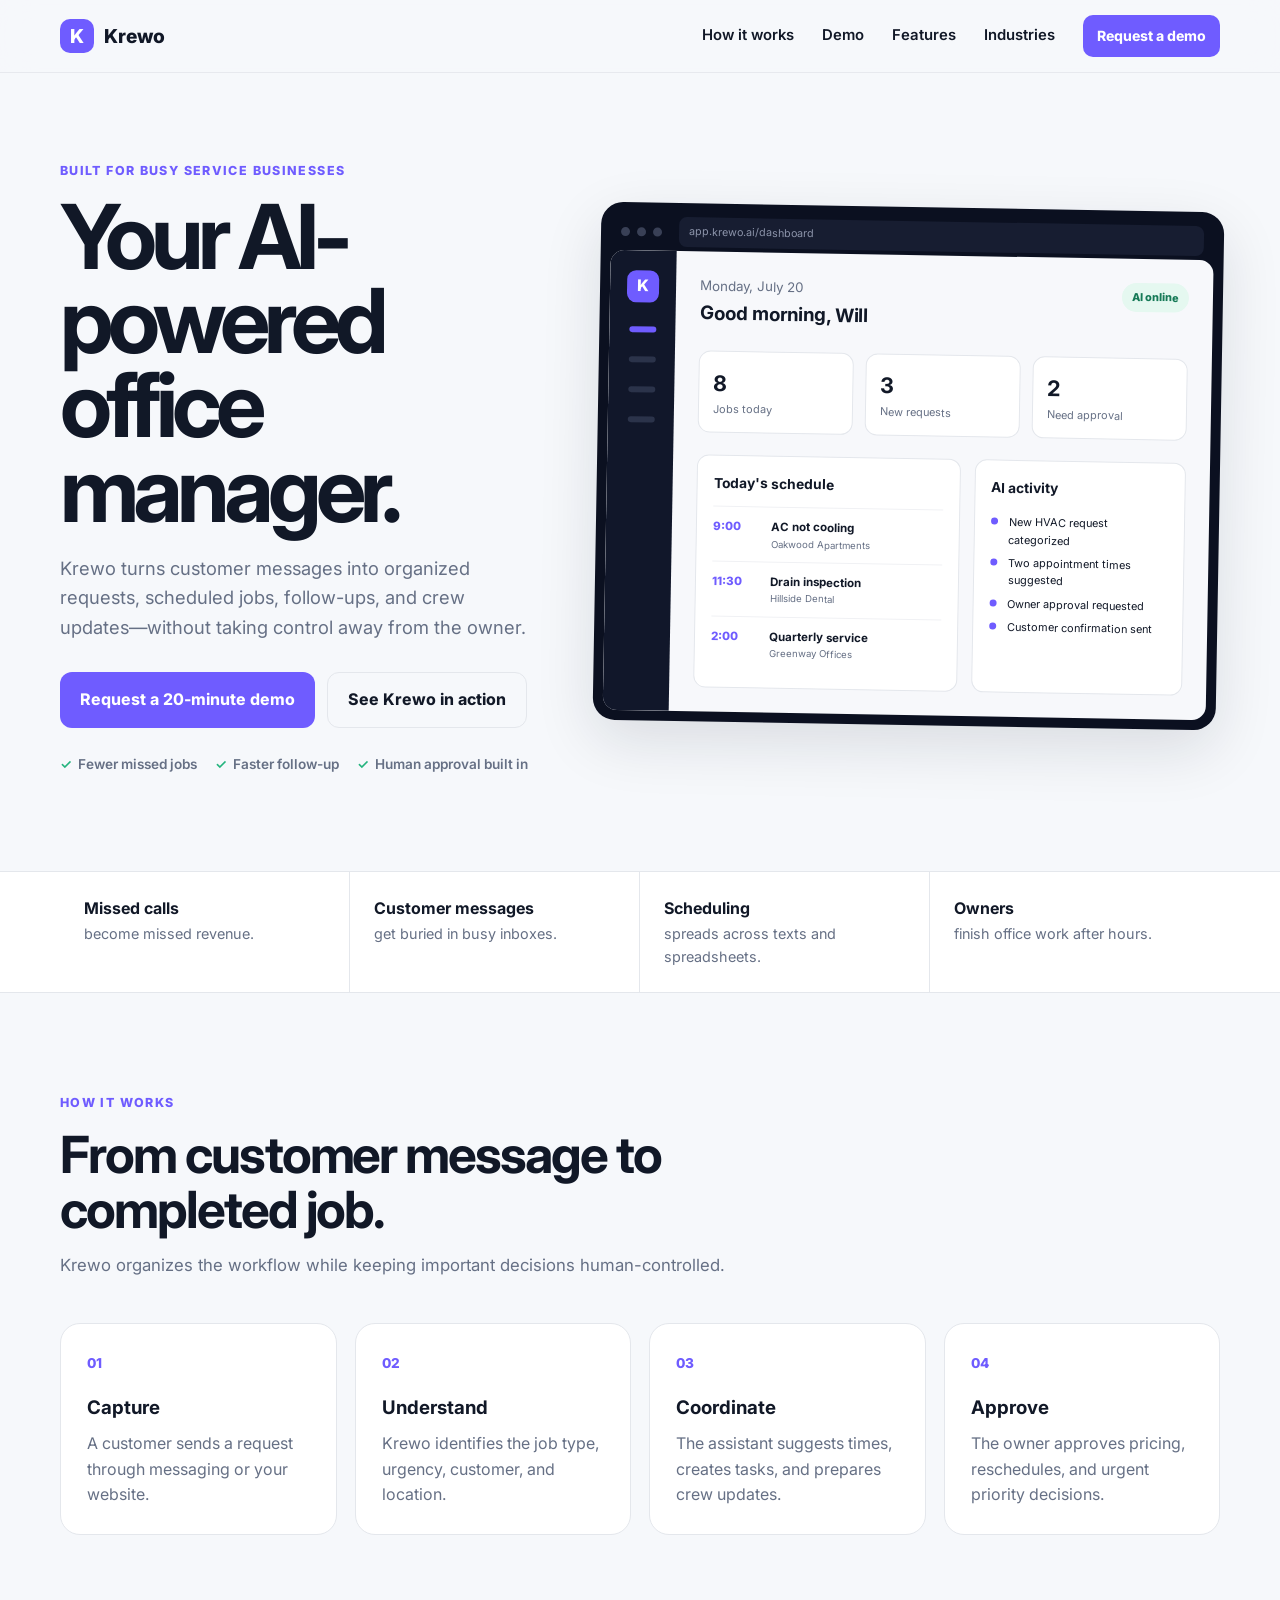
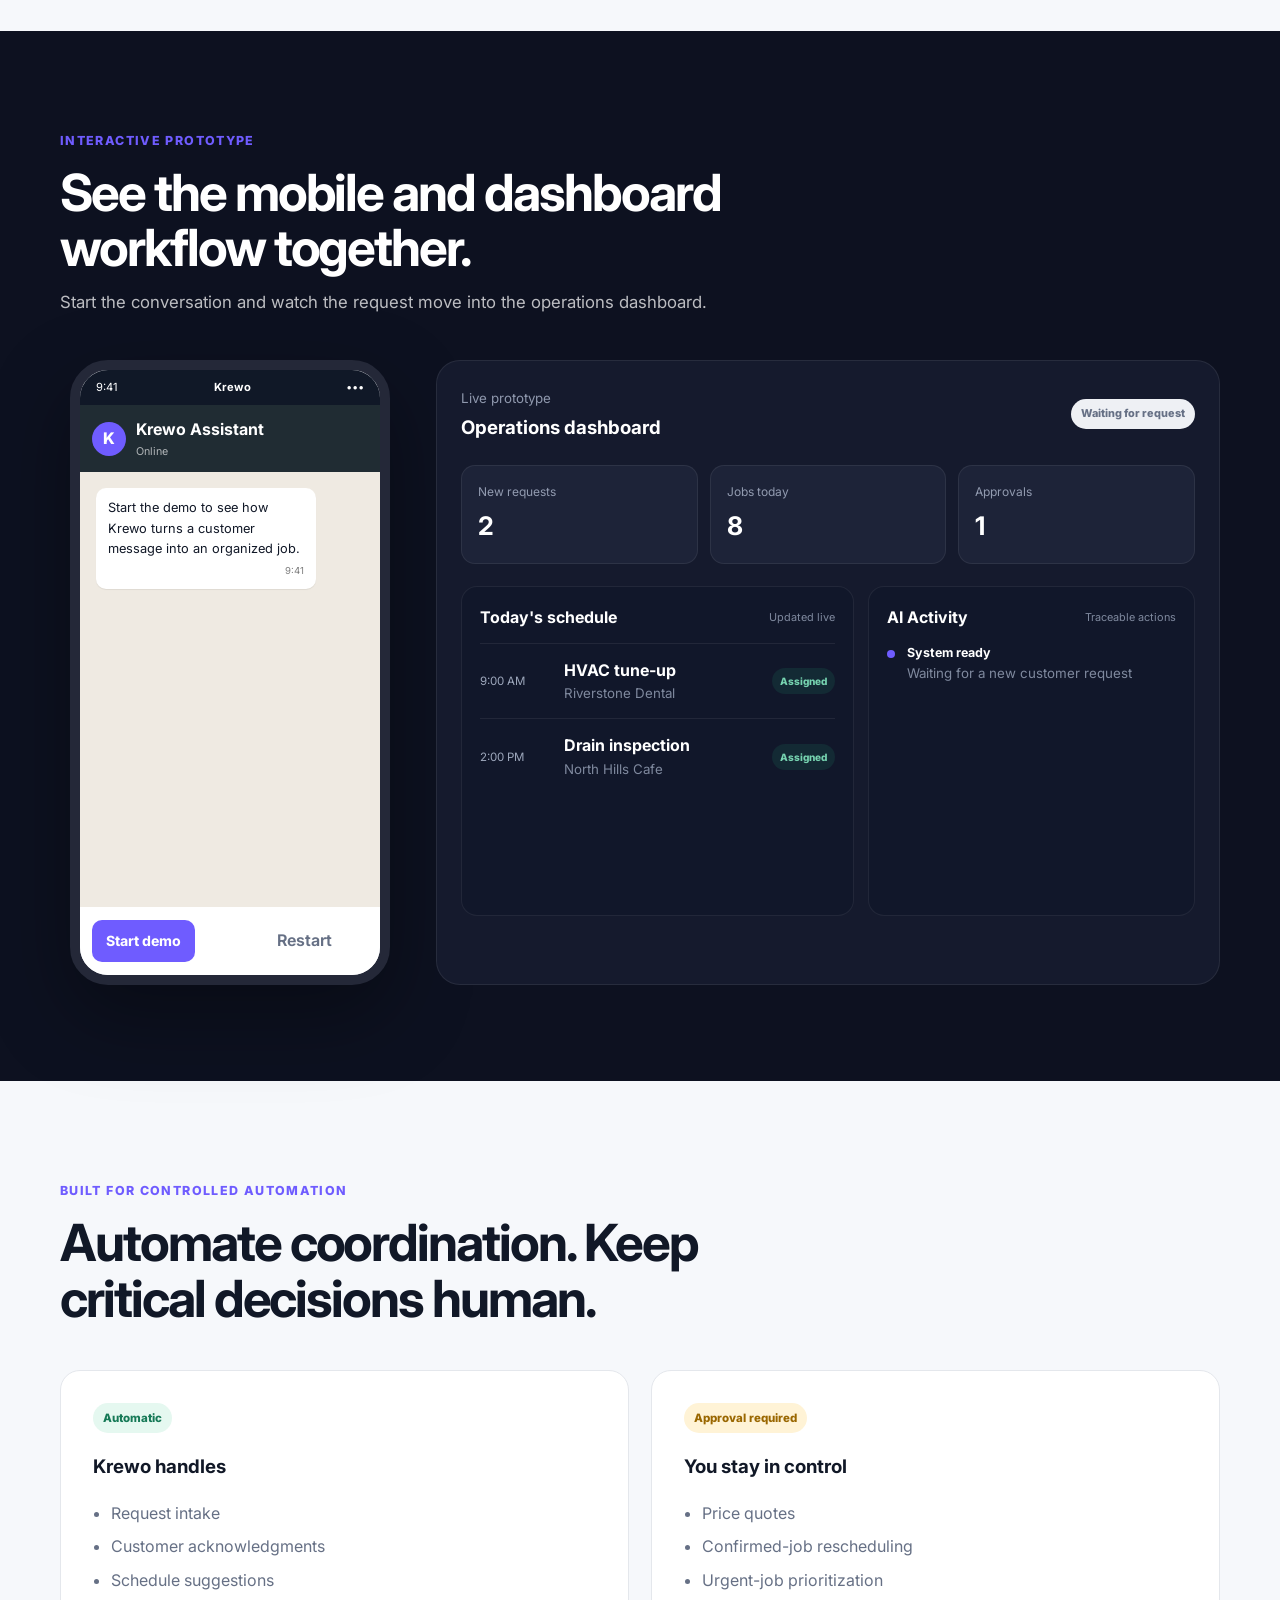
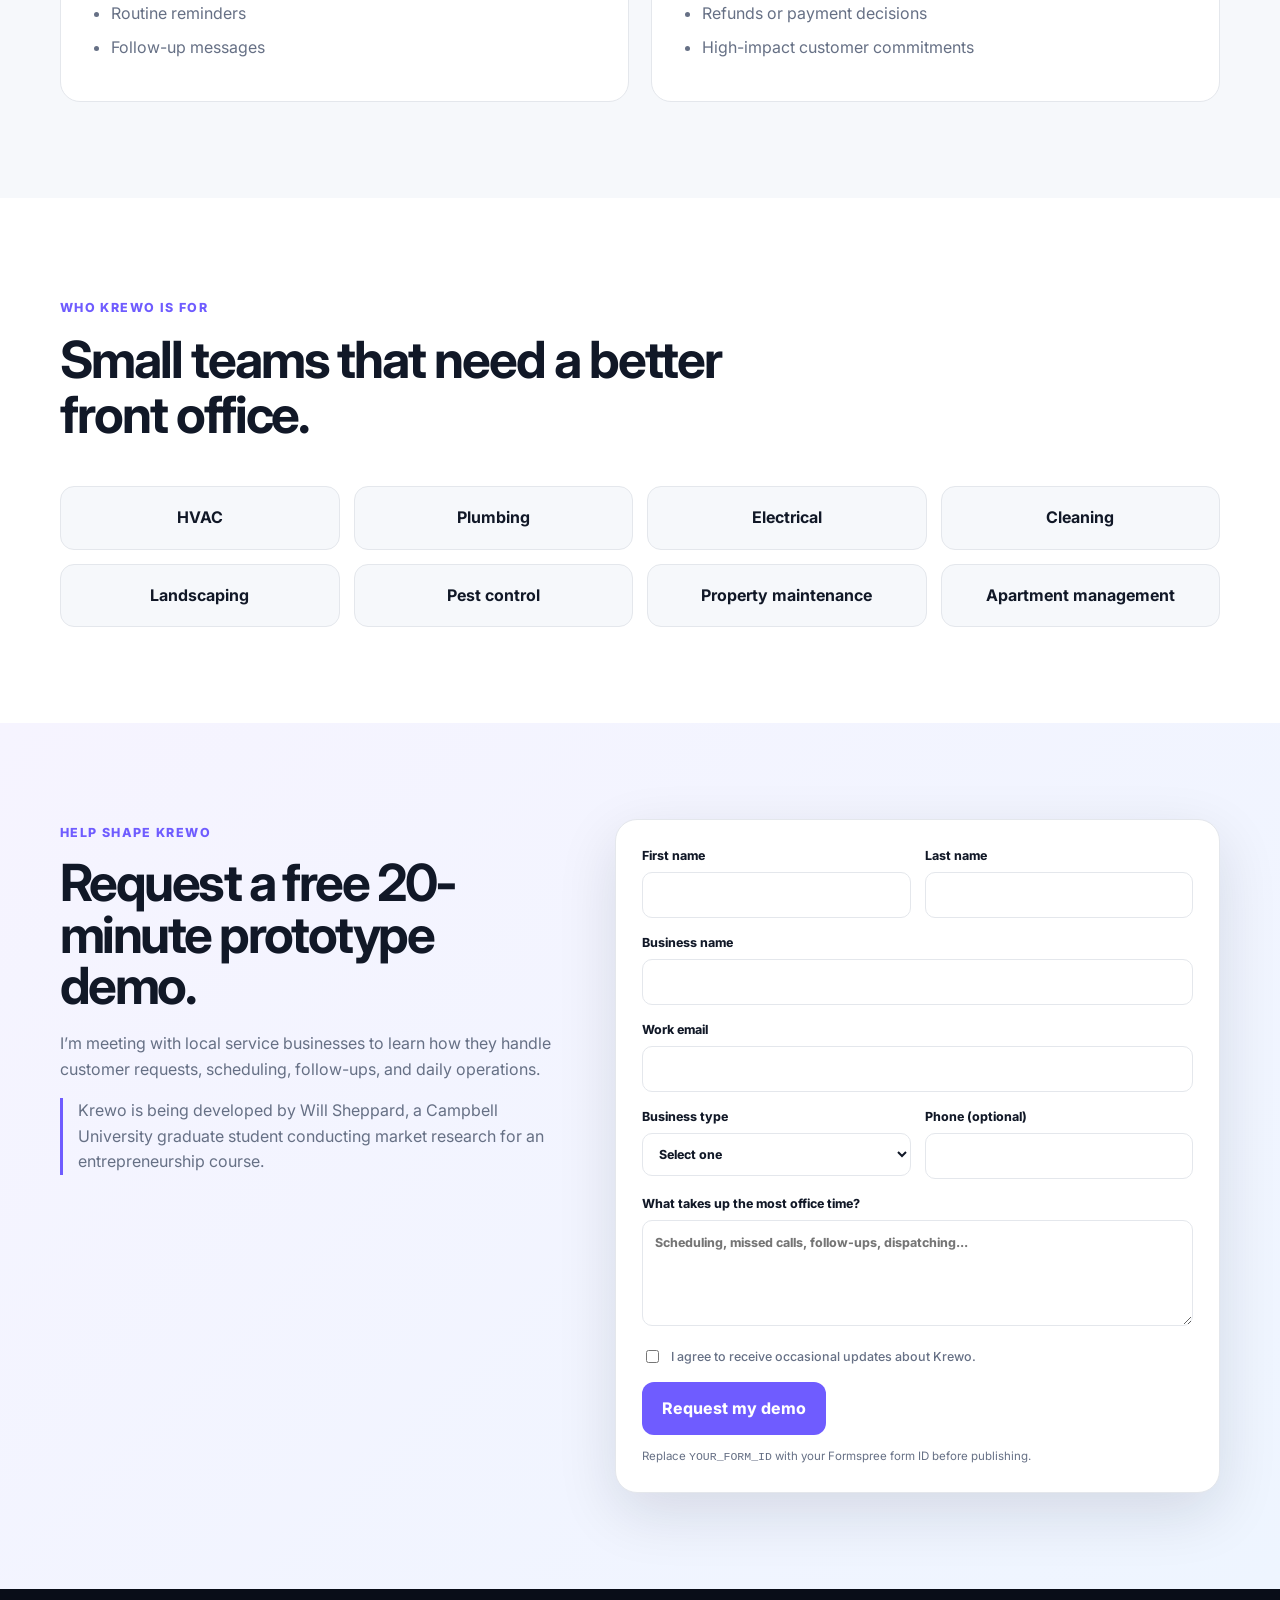
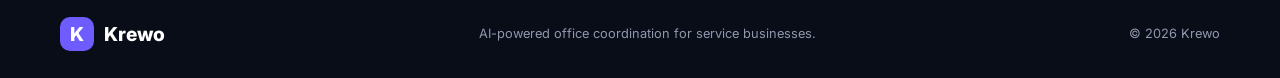
==== index.html @ ed592b1b "Initial Krewo landing page" ====
<!DOCTYPE html>
<html lang="en">
<head>
  <meta charset="UTF-8" />
  <meta name="viewport" content="width=device-width, initial-scale=1.0" />
  <meta name="description" content="Krewo is an AI-powered office manager for field service businesses." />
  <title>Krewo | AI-Powered Office Manager</title>
  <link rel="preconnect" href="https://fonts.googleapis.com" />
  <link rel="preconnect" href="https://fonts.gstatic.com" crossorigin />
  <link href="https://fonts.googleapis.com/css2?family=Inter:wght@400;500;600;700;800&display=swap" rel="stylesheet" />
  <link rel="stylesheet" href="styles.css" />
</head>
<body>
  <header class="site-header">
    <div class="container nav-wrap">
      <a class="brand" href="#top" aria-label="Krewo home">
        <span class="brand-mark">K</span>
        <span>Krewo</span>
      </a>

      <button class="menu-toggle" aria-expanded="false" aria-controls="primary-nav">Menu</button>

      <nav id="primary-nav" class="primary-nav" aria-label="Primary navigation">
        <a href="#how-it-works">How it works</a>
        <a href="#demo">Demo</a>
        <a href="#features">Features</a>
        <a href="#industries">Industries</a>
        <a class="btn btn-small" href="#contact">Request a demo</a>
      </nav>
    </div>
  </header>

  <main id="top">
    <section class="hero section">
      <div class="container hero-grid">
        <div class="hero-copy">
          <span class="eyebrow">Built for busy service businesses</span>
          <h1>Your AI-powered office manager.</h1>
          <p class="hero-text">Krewo turns customer messages into organized requests, scheduled jobs, follow-ups, and crew updates—without taking control away from the owner.</p>
          <div class="hero-actions">
            <a class="btn" href="#contact">Request a 20-minute demo</a>
            <a class="btn btn-secondary" href="#demo">See Krewo in action</a>
          </div>
          <div class="trust-row" aria-label="Core benefits">
            <span>Fewer missed jobs</span>
            <span>Faster follow-up</span>
            <span>Human approval built in</span>
          </div>
        </div>

        <div class="hero-visual" aria-label="Krewo dashboard preview">
          <div class="browser-shell">
            <div class="browser-bar">
              <span></span><span></span><span></span>
              <div class="browser-address">app.krewo.ai/dashboard</div>
            </div>
            <div class="mini-dashboard">
              <div class="mini-sidebar">
                <div class="mini-logo">K</div>
                <div class="side-line active"></div>
                <div class="side-line"></div>
                <div class="side-line"></div>
                <div class="side-line"></div>
              </div>
              <div class="mini-main">
                <div class="mini-topbar">
                  <div>
                    <small>Monday, July 20</small>
                    <h3>Good morning, Will</h3>
                  </div>
                  <span class="status-pill">AI online</span>
                </div>
                <div class="mini-stats">
                  <div><strong>8</strong><small>Jobs today</small></div>
                  <div><strong>3</strong><small>New requests</small></div>
                  <div><strong>2</strong><small>Need approval</small></div>
                </div>
                <div class="mini-content-grid">
                  <div class="schedule-card">
                    <h4>Today's schedule</h4>
                    <div class="job-row"><span>9:00</span><div><b>AC not cooling</b><small>Oakwood Apartments</small></div></div>
                    <div class="job-row"><span>11:30</span><div><b>Drain inspection</b><small>Hillside Dental</small></div></div>
                    <div class="job-row"><span>2:00</span><div><b>Quarterly service</b><small>Greenway Offices</small></div></div>
                  </div>
                  <div class="activity-card">
                    <h4>AI activity</h4>
                    <div class="activity-item"><span></span><p>New HVAC request categorized</p></div>
                    <div class="activity-item"><span></span><p>Two appointment times suggested</p></div>
                    <div class="activity-item"><span></span><p>Owner approval requested</p></div>
                    <div class="activity-item"><span></span><p>Customer confirmation sent</p></div>
                  </div>
                </div>
              </div>
            </div>
          </div>
        </div>
      </div>
    </section>

    <section class="problem-strip">
      <div class="container problem-grid">
        <article><strong>Missed calls</strong><span>become missed revenue.</span></article>
        <article><strong>Customer messages</strong><span>get buried in busy inboxes.</span></article>
        <article><strong>Scheduling</strong><span>spreads across texts and spreadsheets.</span></article>
        <article><strong>Owners</strong><span>finish office work after hours.</span></article>
      </div>
    </section>

    <section id="how-it-works" class="section">
      <div class="container">
        <div class="section-heading">
          <span class="eyebrow">How it works</span>
          <h2>From customer message to completed job.</h2>
          <p>Krewo organizes the workflow while keeping important decisions human-controlled.</p>
        </div>
        <div class="steps-grid">
          <article class="step-card"><span>01</span><h3>Capture</h3><p>A customer sends a request through messaging or your website.</p></article>
          <article class="step-card"><span>02</span><h3>Understand</h3><p>Krewo identifies the job type, urgency, customer, and location.</p></article>
          <article class="step-card"><span>03</span><h3>Coordinate</h3><p>The assistant suggests times, creates tasks, and prepares crew updates.</p></article>
          <article class="step-card"><span>04</span><h3>Approve</h3><p>The owner approves pricing, reschedules, and urgent priority decisions.</p></article>
        </div>
      </div>
    </section>

    <section id="demo" class="section section-dark">
      <div class="container">
        <div class="section-heading light">
          <span class="eyebrow">Interactive prototype</span>
          <h2>See the mobile and dashboard workflow together.</h2>
          <p>Start the conversation and watch the request move into the operations dashboard.</p>
        </div>

        <div class="demo-grid">
          <div class="phone-wrap">
            <div class="phone">
              <div class="phone-top"><span>9:41</span><strong>Krewo</strong><span>•••</span></div>
              <div class="chat-header"><div class="avatar">K</div><div><strong>Krewo Assistant</strong><small>Online</small></div></div>
              <div id="chat-window" class="chat-window" aria-live="polite"></div>
              <div class="chat-controls">
                <button id="start-demo" class="btn btn-small" type="button">Start demo</button>
                <button id="next-message" class="btn btn-secondary btn-small" type="button" disabled>Next</button>
                <button id="restart-demo" class="text-button" type="button">Restart</button>
              </div>
            </div>
          </div>

          <div class="dashboard-demo">
            <div class="dashboard-header">
              <div><small>Live prototype</small><h3>Operations dashboard</h3></div>
              <span id="dashboard-status" class="status-pill muted">Waiting for request</span>
            </div>
            <div class="dashboard-metrics">
              <div class="metric"><span>New requests</span><strong id="request-count">2</strong></div>
              <div class="metric"><span>Jobs today</span><strong>8</strong></div>
              <div class="metric"><span>Approvals</span><strong id="approval-count">1</strong></div>
            </div>
            <div class="dashboard-panels">
              <div class="panel">
                <div class="panel-title"><h4>Today's schedule</h4><span>Updated live</span></div>
                <div class="schedule-list">
                  <div class="full-job"><span class="time">9:00 AM</span><div><strong>HVAC tune-up</strong><small>Riverstone Dental</small></div><span class="tag">Assigned</span></div>
                  <div id="new-job" class="full-job hidden"><span class="time">11:30 AM</span><div><strong>AC not cooling</strong><small>Oakwood Apartments · Unit 214</small></div><span id="job-tag" class="tag warning">Pending</span></div>
                  <div class="full-job"><span class="time">2:00 PM</span><div><strong>Drain inspection</strong><small>North Hills Cafe</small></div><span class="tag">Assigned</span></div>
                </div>
              </div>
              <div class="panel">
                <div class="panel-title"><h4>AI Activity</h4><span>Traceable actions</span></div>
                <div id="activity-feed" class="activity-feed">
                  <div class="feed-item"><span class="dot"></span><div><strong>System ready</strong><small>Waiting for a new customer request</small></div></div>
                </div>
              </div>
            </div>
          </div>
        </div>
      </div>
    </section>

    <section id="features" class="section">
      <div class="container">
        <div class="section-heading">
          <span class="eyebrow">Built for controlled automation</span>
          <h2>Automate coordination. Keep critical decisions human.</h2>
        </div>
        <div class="control-grid">
          <article class="control-card automate"><span>Automatic</span><h3>Krewo handles</h3><ul><li>Request intake</li><li>Customer acknowledgments</li><li>Schedule suggestions</li><li>Routine reminders</li><li>Follow-up messages</li></ul></article>
          <article class="control-card approve"><span>Approval required</span><h3>You stay in control</h3><ul><li>Price quotes</li><li>Confirmed-job rescheduling</li><li>Urgent-job prioritization</li><li>Refunds or payment decisions</li><li>High-impact customer commitments</li></ul></article>
        </div>
      </div>
    </section>

    <section id="industries" class="section soft-section">
      <div class="container">
        <div class="section-heading">
          <span class="eyebrow">Who Krewo is for</span>
          <h2>Small teams that need a better front office.</h2>
        </div>
        <div class="industry-grid">
          <span>HVAC</span><span>Plumbing</span><span>Electrical</span><span>Cleaning</span><span>Landscaping</span><span>Pest control</span><span>Property maintenance</span><span>Apartment management</span>
        </div>
      </div>
    </section>

    <section id="contact" class="section contact-section">
      <div class="container contact-grid">
        <div>
          <span class="eyebrow">Help shape Krewo</span>
          <h2>Request a free 20-minute prototype demo.</h2>
          <p>I’m meeting with local service businesses to learn how they handle customer requests, scheduling, follow-ups, and daily operations.</p>
          <p class="founder-note">Krewo is being developed by Will Sheppard, a Campbell University graduate student conducting market research for an entrepreneurship course.</p>
        </div>

        <form id="lead-form" class="lead-form" action="https://formspree.io/f/YOUR_FORM_ID" method="POST">
          <input type="hidden" name="_subject" value="New Krewo Demo Request" />
          <div class="form-row">
            <label>First name<input type="text" name="first_name" required autocomplete="given-name" /></label>
            <label>Last name<input type="text" name="last_name" required autocomplete="family-name" /></label>
          </div>
          <label>Business name<input type="text" name="business_name" required autocomplete="organization" /></label>
          <label>Work email<input type="email" name="email" required autocomplete="email" /></label>
          <div class="form-row">
            <label>Business type
              <select name="business_type" required>
                <option value="">Select one</option>
                <option>HVAC</option><option>Plumbing</option><option>Electrical</option><option>Cleaning</option><option>Landscaping</option><option>Pest control</option><option>Property management</option><option>Other</option>
              </select>
            </label>
            <label>Phone (optional)<input type="tel" name="phone" autocomplete="tel" /></label>
          </div>
          <label>What takes up the most office time?<textarea name="pain_point" rows="4" placeholder="Scheduling, missed calls, follow-ups, dispatching..."></textarea></label>
          <label class="checkbox-row"><input type="checkbox" name="marketing_consent" value="yes" /> I agree to receive occasional updates about Krewo.</label>
          <button class="btn" type="submit">Request my demo</button>
          <p id="form-status" class="form-status" aria-live="polite">Replace <code>YOUR_FORM_ID</code> with your Formspree form ID before publishing.</p>
        </form>
      </div>
    </section>
  </main>

  <footer class="site-footer">
    <div class="container footer-wrap">
      <a class="brand" href="#top"><span class="brand-mark">K</span><span>Krewo</span></a>
      <p>AI-powered office coordination for service businesses.</p>
      <p>© <span id="year"></span> Krewo</p>
    </div>
  </footer>

  <script src="app.js"></script>
</body>
</html>
---- styles.css ----
:root {
  --bg: #f6f8fb;
  --surface: #ffffff;
  --text: #111827;
  --muted: #667085;
  --border: #e4e7ec;
  --primary: #6f5cff;
  --primary-dark: #5745e5;
  --primary-soft: #eeebff;
  --dark: #0d1120;
  --dark-2: #151a2d;
  --success: #24b47e;
  --warning: #f59e0b;
  --shadow: 0 20px 60px rgba(17, 24, 39, 0.12);
  --radius: 20px;
}

* { box-sizing: border-box; }
html { scroll-behavior: smooth; }
body { margin: 0; font-family: Inter, system-ui, sans-serif; color: var(--text); background: var(--bg); line-height: 1.6; }
a { color: inherit; text-decoration: none; }
button, input, select, textarea { font: inherit; }
img { max-width: 100%; }
.container { width: min(1160px, calc(100% - 40px)); margin: 0 auto; }
.section { padding: 96px 0; }
.eyebrow { display: inline-block; font-size: .78rem; font-weight: 800; letter-spacing: .11em; text-transform: uppercase; color: var(--primary); margin-bottom: 14px; }
.section-heading { max-width: 720px; margin-bottom: 44px; }
.section-heading h2 { margin: 0 0 14px; font-size: clamp(2rem, 4vw, 3.25rem); line-height: 1.08; letter-spacing: -.04em; }
.section-heading p { margin: 0; color: var(--muted); font-size: 1.05rem; }
.section-heading.light h2, .section-heading.light p { color: white; }
.section-heading.light p { opacity: .72; }

.site-header { position: sticky; top: 0; z-index: 50; background: rgba(246,248,251,.88); backdrop-filter: blur(16px); border-bottom: 1px solid rgba(228,231,236,.85); }
.nav-wrap { min-height: 72px; display: flex; align-items: center; justify-content: space-between; }
.brand { display: inline-flex; align-items: center; gap: 10px; font-weight: 800; font-size: 1.2rem; }
.brand-mark { width: 34px; height: 34px; display: grid; place-items: center; border-radius: 10px; color: white; background: var(--primary); }
.primary-nav { display: flex; gap: 28px; align-items: center; font-size: .93rem; font-weight: 600; }
.primary-nav a:not(.btn):hover { color: var(--primary); }
.menu-toggle { display: none; border: 0; background: transparent; font-weight: 700; }
.btn { display: inline-flex; justify-content: center; align-items: center; border: 0; border-radius: 12px; padding: 14px 20px; background: var(--primary); color: white; font-weight: 750; cursor: pointer; transition: .2s ease; }
.btn:hover { transform: translateY(-1px); background: var(--primary-dark); }
.btn-secondary { background: transparent; color: var(--text); border: 1px solid var(--border); }
.section-dark .btn-secondary { color: white; border-color: rgba(255,255,255,.22); }
.btn-small { padding: 10px 14px; border-radius: 10px; font-size: .88rem; }
.text-button { background: none; border: 0; color: var(--muted); cursor: pointer; font-weight: 650; }

.hero { padding-top: 84px; overflow: hidden; }
.hero-grid { display: grid; grid-template-columns: .95fr 1.25fr; gap: 64px; align-items: center; }
.hero h1 { margin: 0 0 22px; font-size: clamp(3rem, 7vw, 5.8rem); line-height: .94; letter-spacing: -.065em; }
.hero-text { max-width: 660px; color: var(--muted); font-size: 1.15rem; }
.hero-actions { display: flex; flex-wrap: wrap; gap: 12px; margin: 30px 0 26px; }
.trust-row { display: flex; flex-wrap: wrap; gap: 18px; color: var(--muted); font-size: .85rem; font-weight: 600; }
.trust-row span::before { content: '✓'; color: var(--success); margin-right: 6px; }
.browser-shell { background: #0b1020; border-radius: 22px; padding: 10px; box-shadow: var(--shadow); transform: rotate(1deg); }
.browser-bar { height: 38px; display: flex; gap: 7px; align-items: center; padding: 0 10px; }
.browser-bar > span { width: 9px; height: 9px; border-radius: 50%; background: #394056; }
.browser-address { margin-left: 10px; flex: 1; background: #171d31; color: #8c94aa; border-radius: 8px; font-size: .67rem; padding: 6px 10px; }
.mini-dashboard { min-height: 430px; display: grid; grid-template-columns: 66px 1fr; background: #f7f8fb; border-radius: 14px; overflow: hidden; }
.mini-sidebar { background: #11172a; display: flex; flex-direction: column; align-items: center; gap: 24px; padding: 20px 12px; }
.mini-logo { width: 32px; height: 32px; border-radius: 9px; background: var(--primary); color: white; display: grid; place-items: center; font-weight: 800; }
.side-line { width: 27px; height: 6px; border-radius: 6px; background: #2b334a; }
.side-line.active { background: var(--primary); }
.mini-main { padding: 24px; }
.mini-topbar { display: flex; justify-content: space-between; gap: 20px; align-items: flex-start; }
.mini-topbar small, .job-row small { display: block; color: var(--muted); }
.mini-topbar h3 { margin: 2px 0 0; }
.status-pill { background: #e5f8f0; color: #167a57; border-radius: 99px; padding: 6px 10px; font-size: .68rem; font-weight: 800; }
.status-pill.muted { background: #eef0f4; color: #667085; }
.mini-stats { display: grid; grid-template-columns: repeat(3, 1fr); gap: 12px; margin: 22px 0; }
.mini-stats div { background: white; border: 1px solid var(--border); border-radius: 12px; padding: 14px; }
.mini-stats strong, .mini-stats small { display: block; }
.mini-stats strong { font-size: 1.35rem; }
.mini-stats small { color: var(--muted); font-size: .68rem; }
.mini-content-grid { display: grid; grid-template-columns: 1.25fr 1fr; gap: 14px; }
.schedule-card, .activity-card { background: white; border: 1px solid var(--border); border-radius: 12px; padding: 16px; }
.schedule-card h4, .activity-card h4 { margin: 0 0 12px; font-size: .86rem; }
.job-row { display: grid; grid-template-columns: 50px 1fr; gap: 8px; padding: 10px 0; border-top: 1px solid #f0f1f4; font-size: .72rem; }
.job-row span { color: var(--primary); font-weight: 800; }
.activity-item { display: grid; grid-template-columns: 10px 1fr; gap: 8px; align-items: start; font-size: .68rem; }
.activity-item span { width: 7px; height: 7px; border-radius: 50%; background: var(--primary); margin-top: 7px; }
.activity-item p { margin: 3px 0; }

.problem-strip { background: white; border-block: 1px solid var(--border); }
.problem-grid { display: grid; grid-template-columns: repeat(4, 1fr); }
.problem-grid article { padding: 24px; border-right: 1px solid var(--border); }
.problem-grid article:last-child { border-right: 0; }
.problem-grid strong, .problem-grid span { display: block; }
.problem-grid span { color: var(--muted); font-size: .9rem; }
.steps-grid { display: grid; grid-template-columns: repeat(4, 1fr); gap: 18px; }
.step-card { background: white; border: 1px solid var(--border); border-radius: var(--radius); padding: 26px; }
.step-card > span { color: var(--primary); font-weight: 800; font-size: .85rem; }
.step-card h3 { margin: 18px 0 8px; }
.step-card p { margin: 0; color: var(--muted); }

.section-dark { background: var(--dark); color: white; }
.demo-grid { display: grid; grid-template-columns: 340px 1fr; gap: 36px; align-items: stretch; }
.phone-wrap { display: flex; justify-content: center; }
.phone { width: 320px; min-height: 625px; background: #f0f2f5; color: var(--text); border: 10px solid #242838; border-radius: 38px; overflow: hidden; box-shadow: 0 30px 80px rgba(0,0,0,.35); display: flex; flex-direction: column; }
.phone-top { height: 35px; background: #101827; color: white; display: flex; align-items: center; justify-content: space-between; padding: 0 16px; font-size: .7rem; }
.chat-header { display: flex; gap: 10px; align-items: center; background: #202c33; color: white; padding: 12px; }
.avatar { width: 34px; height: 34px; border-radius: 50%; display: grid; place-items: center; background: var(--primary); font-weight: 800; }
.chat-header small { display: block; opacity: .65; font-size: .67rem; }
.chat-window { flex: 1; padding: 16px; background: #efeae2; display: flex; flex-direction: column; gap: 10px; overflow: auto; }
.message { max-width: 82%; padding: 10px 12px; border-radius: 10px; font-size: .8rem; box-shadow: 0 1px 1px rgba(0,0,0,.07); animation: pop .25s ease; }
.message.user { align-self: flex-end; background: #d9fdd3; }
.message.ai { align-self: flex-start; background: white; }
.message small { display: block; text-align: right; color: #7d7d7d; margin-top: 4px; font-size: .6rem; }
.chat-controls { background: white; padding: 12px; display: flex; gap: 7px; align-items: center; flex-wrap: wrap; }
.dashboard-demo { background: var(--dark-2); border: 1px solid rgba(255,255,255,.08); border-radius: 24px; padding: 24px; }
.dashboard-header { display: flex; justify-content: space-between; align-items: center; }
.dashboard-header small { color: #8f98ad; }
.dashboard-header h3 { margin: 2px 0 0; }
.dashboard-metrics { display: grid; grid-template-columns: repeat(3, 1fr); gap: 12px; margin: 22px 0; }
.metric { background: #1d2338; border: 1px solid rgba(255,255,255,.07); border-radius: 14px; padding: 16px; }
.metric span, .metric strong { display: block; }
.metric span { color: #929bb0; font-size: .75rem; }
.metric strong { font-size: 1.6rem; margin-top: 5px; }
.dashboard-panels { display: grid; grid-template-columns: 1.2fr 1fr; gap: 14px; }
.panel { background: #11172a; border: 1px solid rgba(255,255,255,.07); border-radius: 16px; padding: 18px; min-height: 330px; }
.panel-title { display: flex; justify-content: space-between; align-items: center; gap: 10px; margin-bottom: 12px; }
.panel-title h4 { margin: 0; }
.panel-title span { color: #7f899e; font-size: .68rem; }
.full-job { display: grid; grid-template-columns: 72px 1fr auto; gap: 12px; align-items: center; padding: 14px 0; border-top: 1px solid rgba(255,255,255,.07); }
.full-job .time { color: #9da7bb; font-size: .72rem; }
.full-job strong, .full-job small { display: block; }
.full-job small { color: #7f899e; }
.tag { color: #76d3b0; background: rgba(36,180,126,.12); border-radius: 99px; padding: 5px 8px; font-size: .63rem; font-weight: 800; }
.tag.warning { color: #f7c45a; background: rgba(245,158,11,.12); }
.hidden { display: none; }
.activity-feed { display: flex; flex-direction: column; gap: 14px; }
.feed-item { display: grid; grid-template-columns: 10px 1fr; gap: 10px; align-items: start; }
.feed-item .dot { width: 8px; height: 8px; background: var(--primary); border-radius: 50%; margin-top: 7px; }
.feed-item strong, .feed-item small { display: block; }
.feed-item strong { font-size: .78rem; }
.feed-item small { color: #7f899e; }

.control-grid { display: grid; grid-template-columns: repeat(2, 1fr); gap: 22px; }
.control-card { border-radius: var(--radius); padding: 32px; border: 1px solid var(--border); background: white; }
.control-card > span { display: inline-block; padding: 6px 10px; border-radius: 99px; font-size: .72rem; font-weight: 800; }
.control-card.automate > span { color: #167a57; background: #e5f8f0; }
.control-card.approve > span { color: #9a6700; background: #fff3d6; }
.control-card ul { margin: 18px 0 0; padding-left: 18px; color: var(--muted); }
.control-card li { margin: 8px 0; }
.soft-section { background: white; }
.industry-grid { display: grid; grid-template-columns: repeat(4, 1fr); gap: 14px; }
.industry-grid span { border: 1px solid var(--border); background: var(--bg); border-radius: 14px; padding: 18px; text-align: center; font-weight: 700; }
.contact-section { background: linear-gradient(135deg, #f6f4ff, #eef5ff); }
.contact-grid { display: grid; grid-template-columns: .9fr 1.1fr; gap: 60px; align-items: start; }
.contact-grid h2 { font-size: clamp(2.2rem, 4vw, 4rem); line-height: 1; letter-spacing: -.05em; margin: 0 0 20px; }
.contact-grid p { color: var(--muted); }
.founder-note { border-left: 3px solid var(--primary); padding-left: 15px; }
.lead-form { background: white; border: 1px solid var(--border); box-shadow: var(--shadow); border-radius: 22px; padding: 26px; }
.lead-form label { display: block; font-size: .78rem; font-weight: 750; margin-bottom: 15px; }
.lead-form input, .lead-form select, .lead-form textarea { width: 100%; margin-top: 6px; border: 1px solid var(--border); border-radius: 10px; padding: 12px; color: var(--text); background: white; }
.lead-form input:focus, .lead-form select:focus, .lead-form textarea:focus { outline: 3px solid var(--primary-soft); border-color: var(--primary); }
.form-row { display: grid; grid-template-columns: 1fr 1fr; gap: 14px; }
.checkbox-row { display: flex !important; align-items: flex-start; gap: 9px; font-weight: 500 !important; color: var(--muted); }
.checkbox-row input { width: auto; margin-top: 3px; }
.form-status { font-size: .72rem; margin-bottom: 0; }
.form-status.success { color: #167a57; }
.form-status.error { color: #b42318; }
.site-footer { background: #090d18; color: white; padding: 28px 0; }
.footer-wrap { display: flex; gap: 24px; justify-content: space-between; align-items: center; }
.footer-wrap p { color: #8f98ad; font-size: .8rem; margin: 0; }

@keyframes pop { from { opacity: 0; transform: translateY(6px); } to { opacity: 1; transform: translateY(0); } }

@media (max-width: 980px) {
  .hero-grid, .contact-grid { grid-template-columns: 1fr; }
  .demo-grid { grid-template-columns: 1fr; }
  .dashboard-panels { grid-template-columns: 1fr; }
  .steps-grid, .problem-grid { grid-template-columns: repeat(2, 1fr); }
  .industry-grid { grid-template-columns: repeat(2, 1fr); }
  .primary-nav { position: absolute; left: 20px; right: 20px; top: 70px; background: white; border: 1px solid var(--border); border-radius: 16px; padding: 16px; flex-direction: column; align-items: stretch; display: none; box-shadow: var(--shadow); }
  .primary-nav.open { display: flex; }
  .menu-toggle { display: block; }
}

@media (max-width: 680px) {
  .container { width: min(100% - 24px, 1160px); }
  .section { padding: 72px 0; }
  .hero { padding-top: 54px; }
  .hero-grid { gap: 40px; }
  .mini-dashboard { min-height: 360px; grid-template-columns: 48px 1fr; }
  .mini-main { padding: 14px; }
  .mini-content-grid, .control-grid, .dashboard-metrics, .form-row { grid-template-columns: 1fr; }
  .problem-grid, .steps-grid, .industry-grid { grid-template-columns: 1fr; }
  .problem-grid article { border-right: 0; border-bottom: 1px solid var(--border); }
  .phone { width: min(100%, 320px); }
  .full-job { grid-template-columns: 58px 1fr; }
  .full-job .tag { grid-column: 2; justify-self: start; }
  .footer-wrap { flex-direction: column; align-items: flex-start; }
}
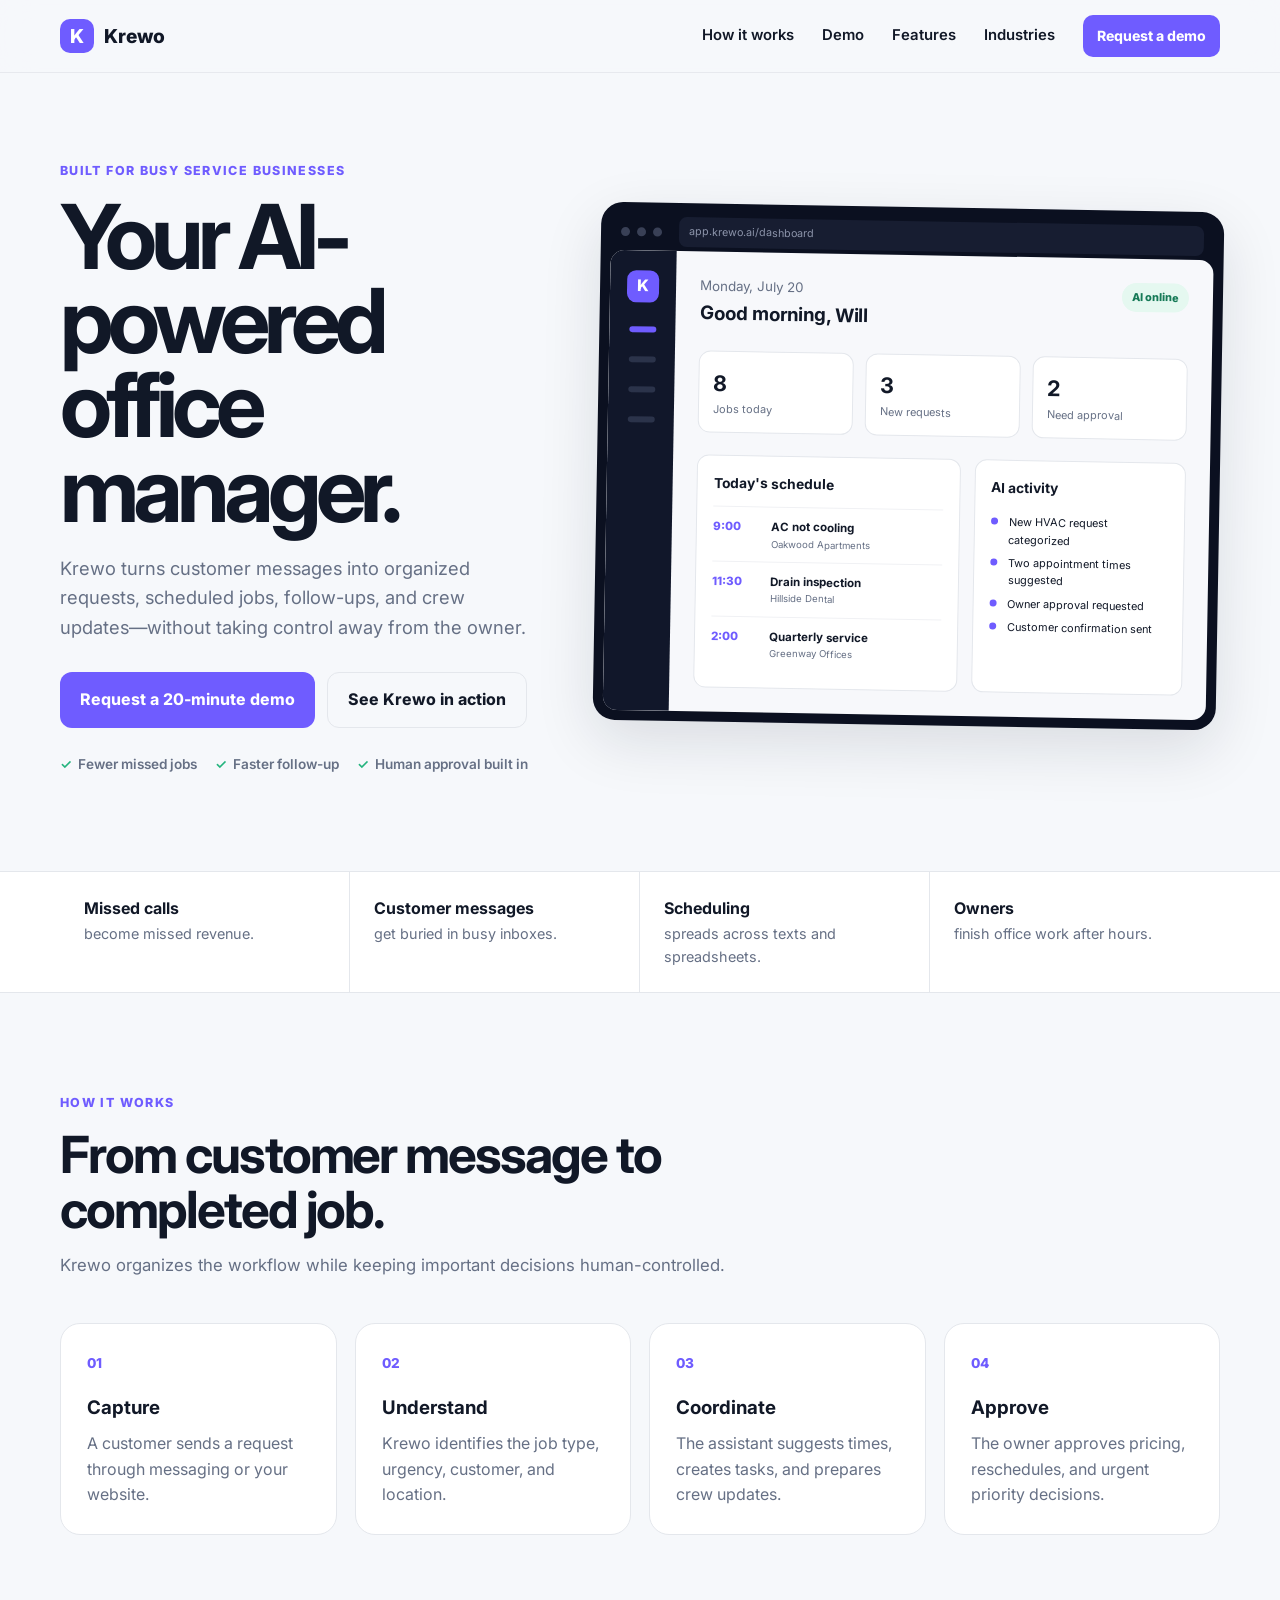
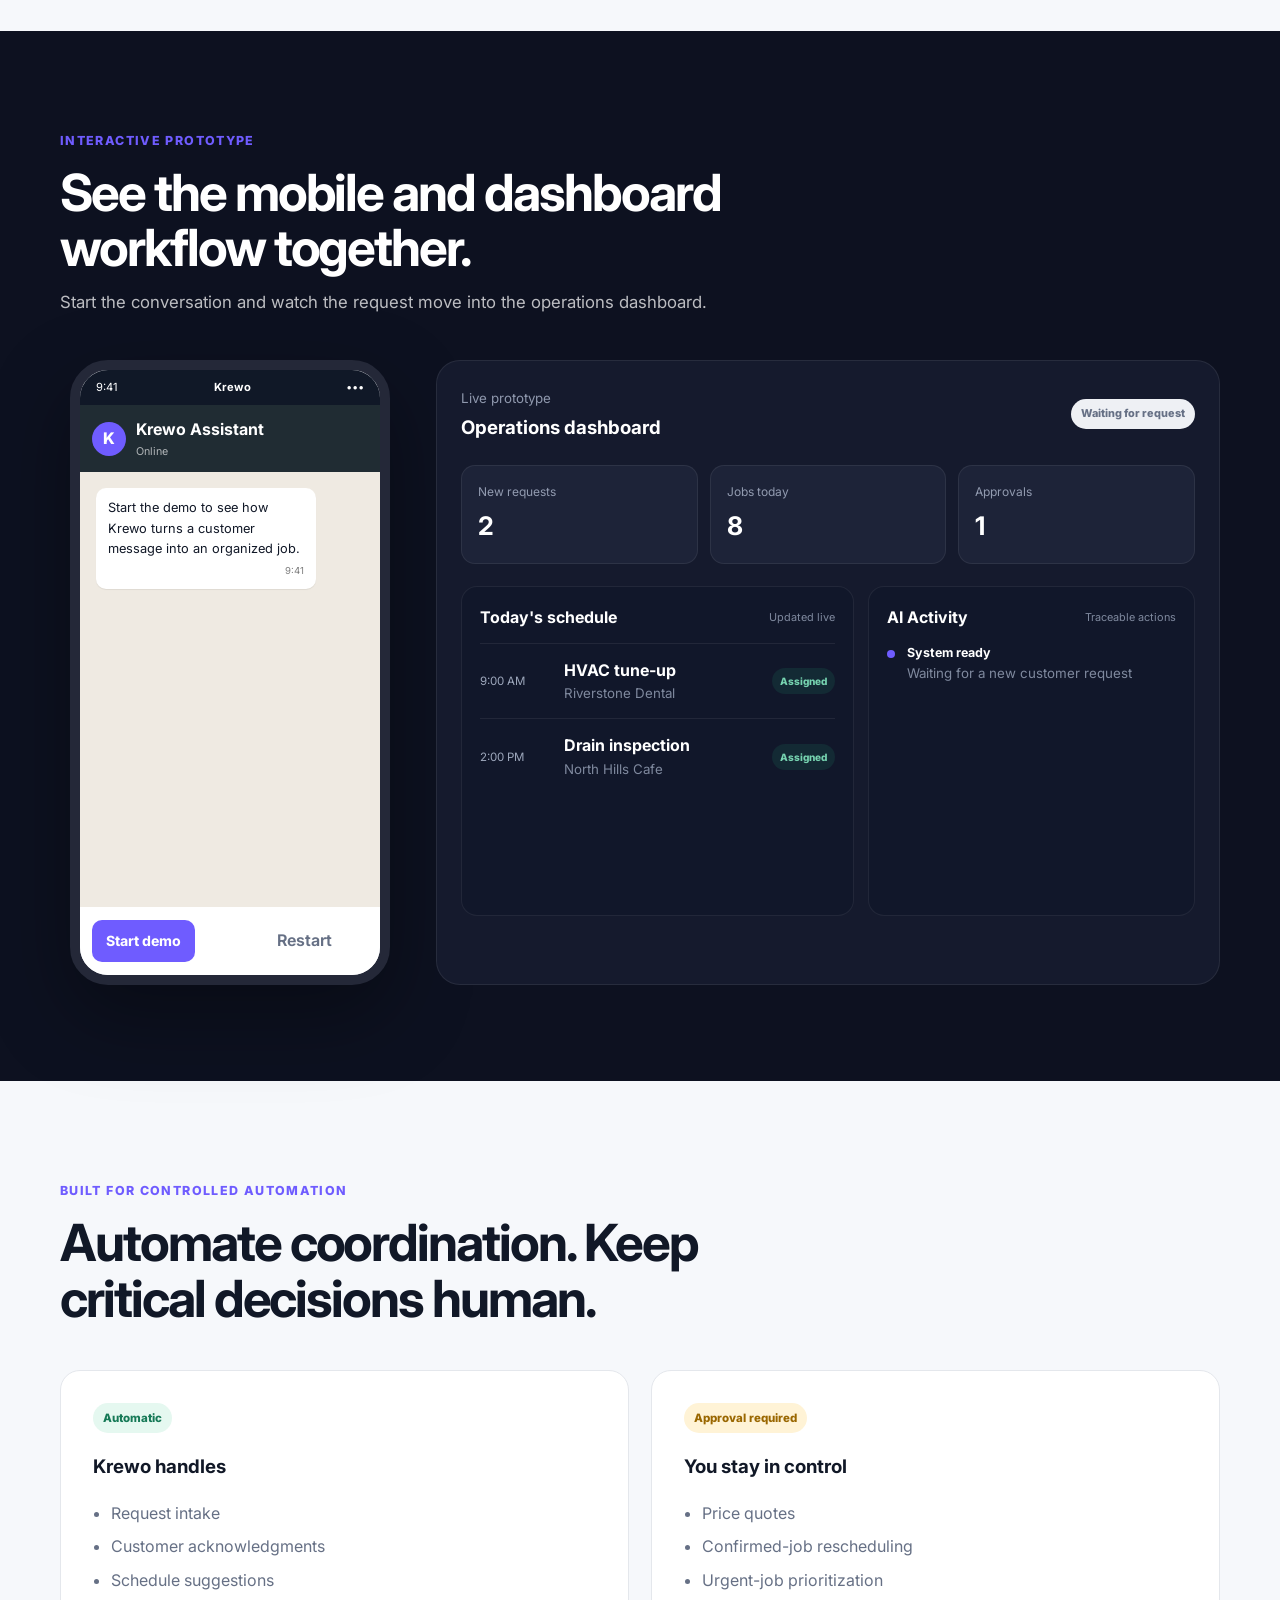
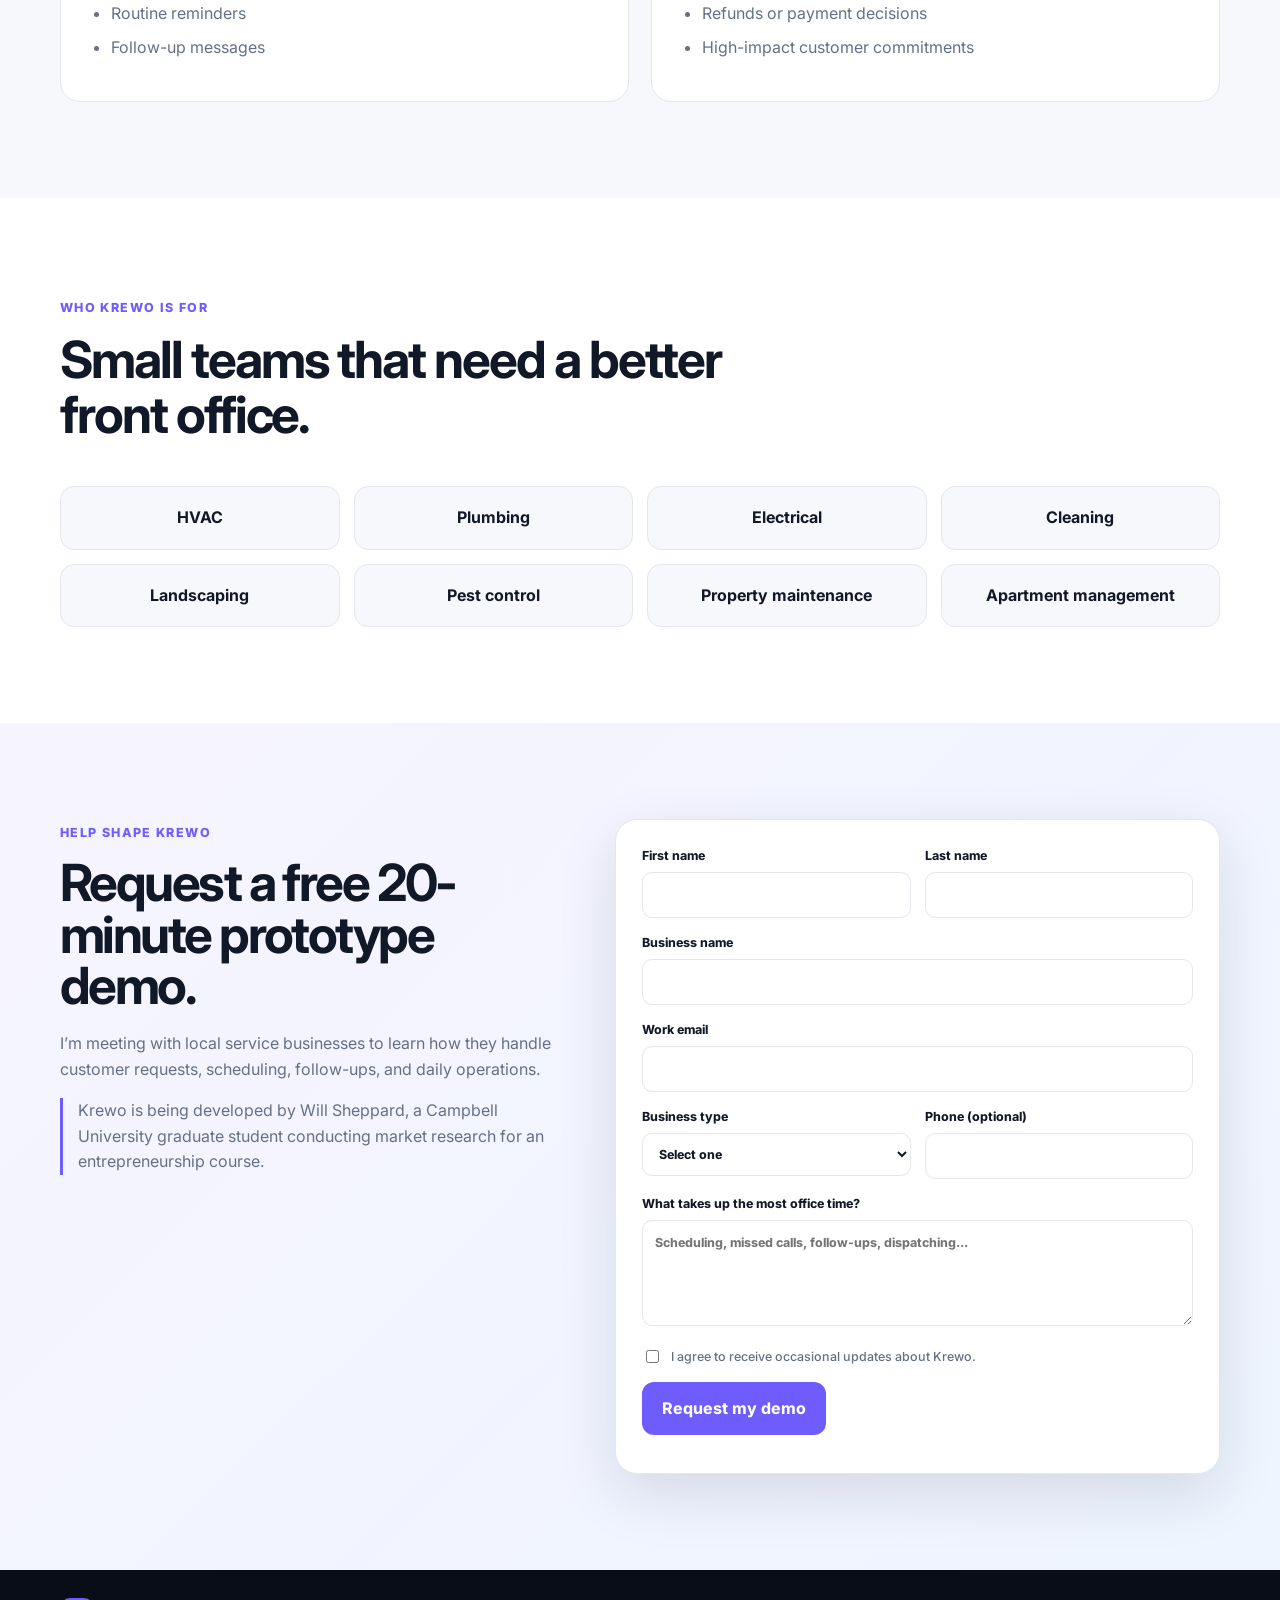
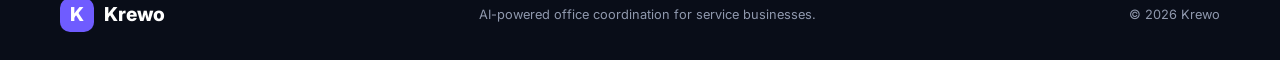
==== commit 709c244b: "Connect Formspree endpoint" ====
--- a/index.html
+++ b/index.html
@@ -209,7 +209,7 @@
           <p class="founder-note">Krewo is being developed by Will Sheppard, a Campbell University graduate student conducting market research for an entrepreneurship course.</p>
         </div>
 
-        <form id="lead-form" class="lead-form" action="https://formspree.io/f/YOUR_FORM_ID" method="POST">
+        <form id="lead-form" class="lead-form" action="https://formspree.io/f/xqerbwpg" method="POST">
           <input type="hidden" name="_subject" value="New Krewo Demo Request" />
           <div class="form-row">
             <label>First name<input type="text" name="first_name" required autocomplete="given-name" /></label>
@@ -229,7 +229,7 @@
           <label>What takes up the most office time?<textarea name="pain_point" rows="4" placeholder="Scheduling, missed calls, follow-ups, dispatching..."></textarea></label>
           <label class="checkbox-row"><input type="checkbox" name="marketing_consent" value="yes" /> I agree to receive occasional updates about Krewo.</label>
           <button class="btn" type="submit">Request my demo</button>
-          <p id="form-status" class="form-status" aria-live="polite">Replace <code>YOUR_FORM_ID</code> with your Formspree form ID before publishing.</p>
+          <p id="form-status" class="form-status" aria-live="polite"></p>
         </form>
       </div>
     </section>
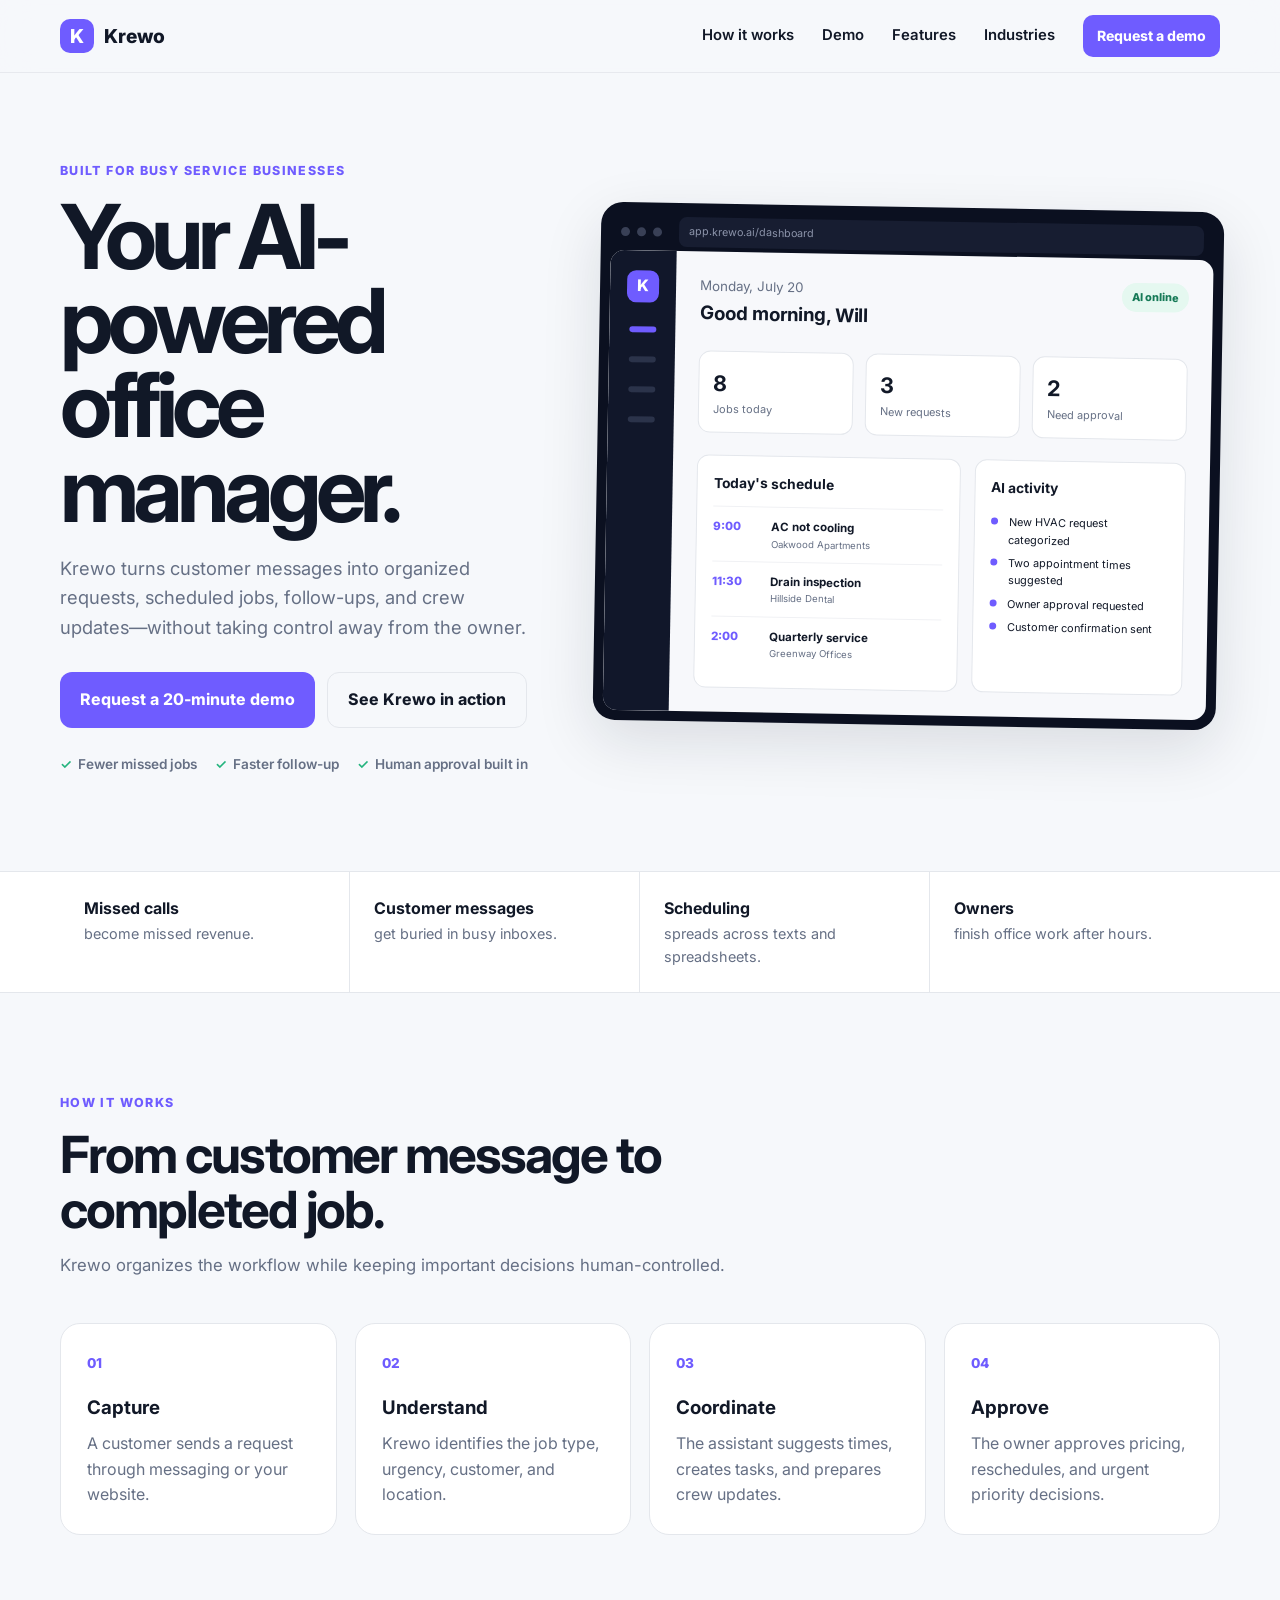
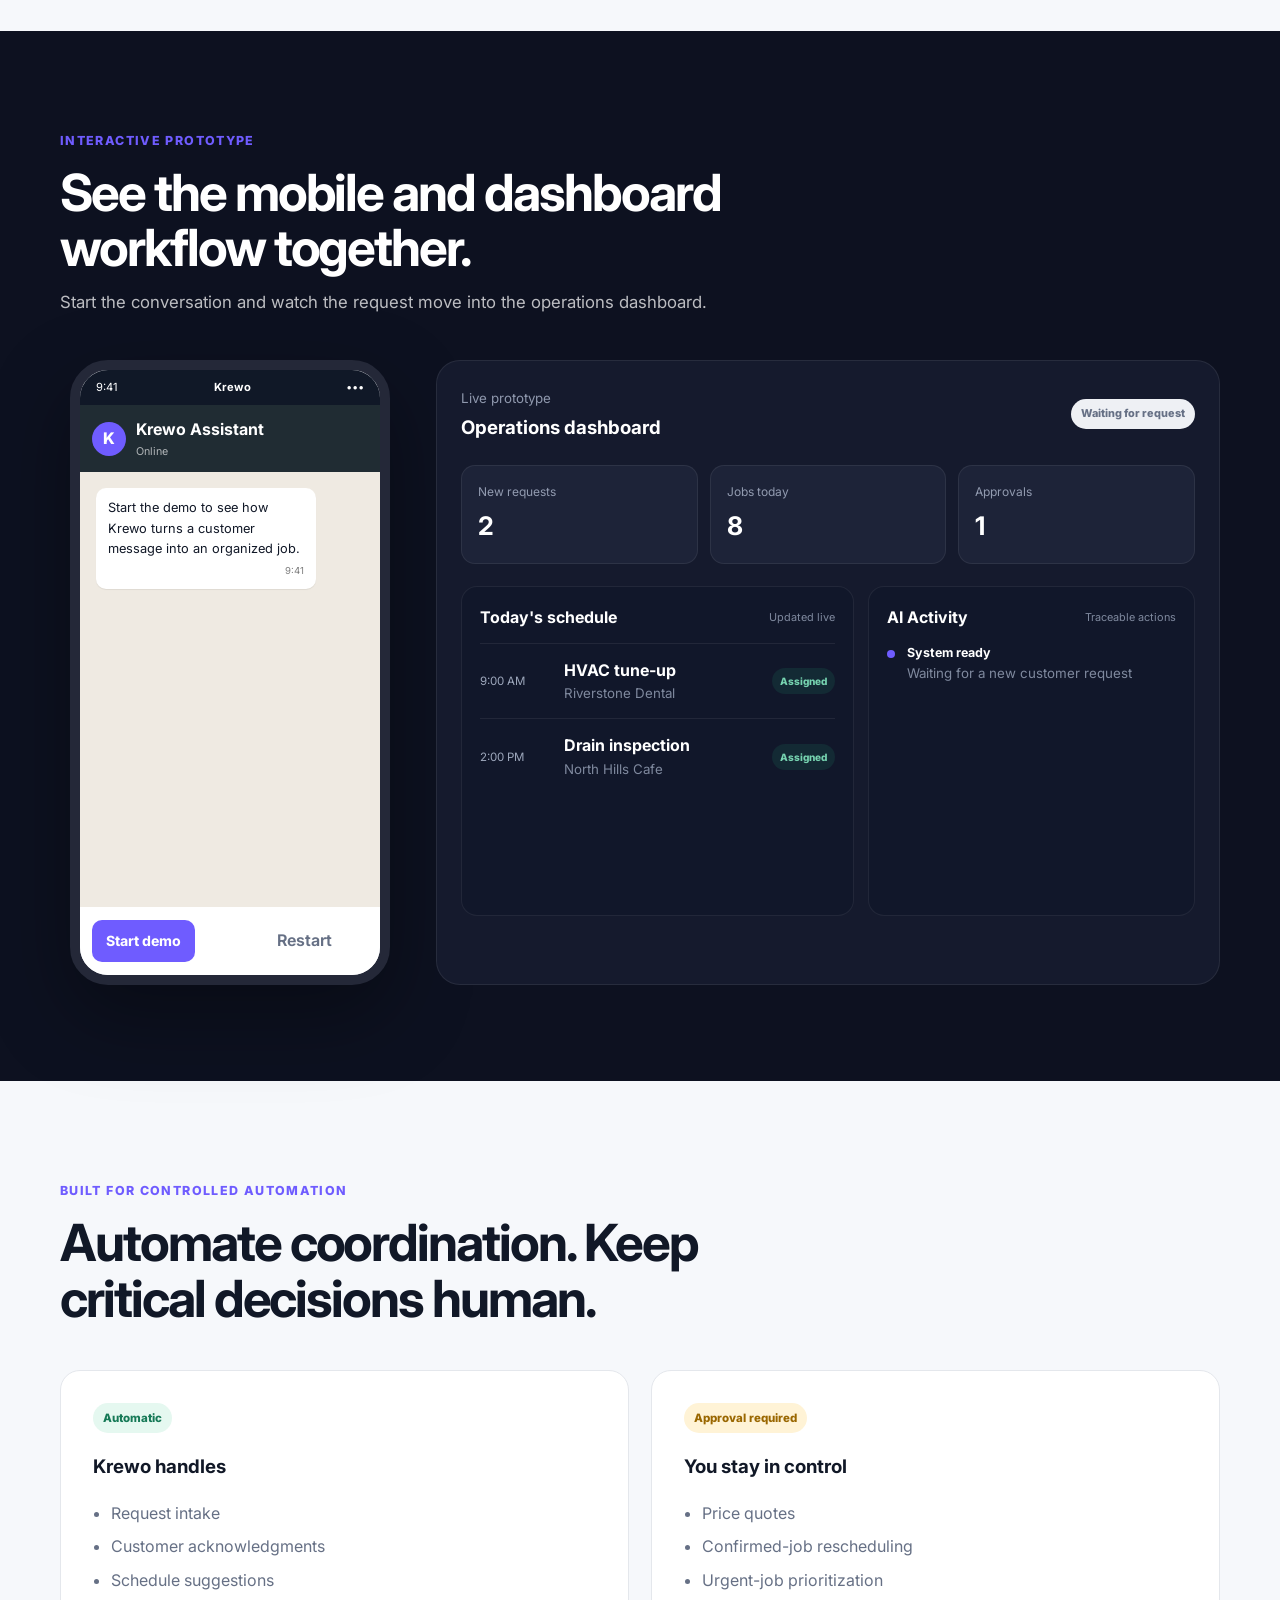
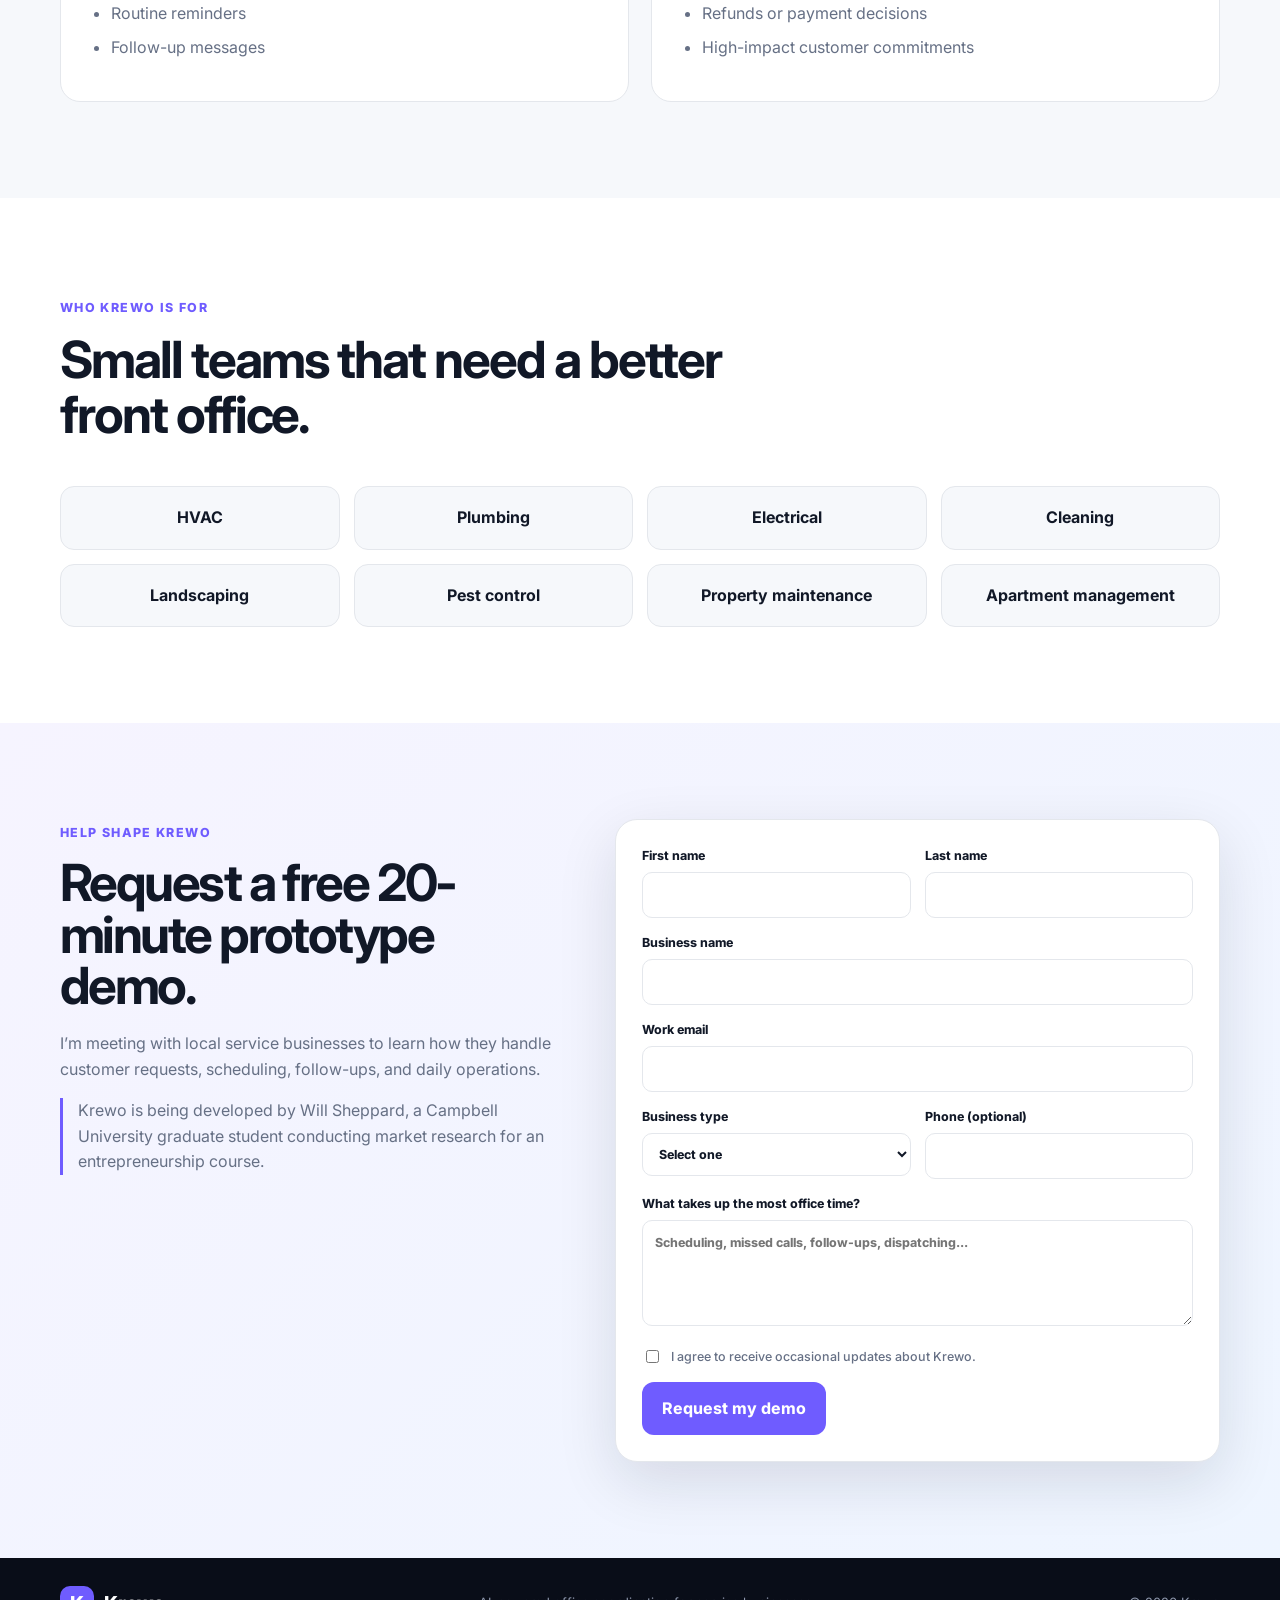
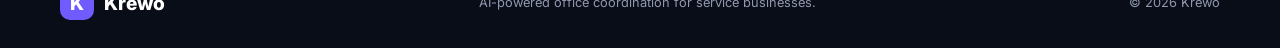
==== commit 5498f626: "Add custom thank you page" ====
--- a/index.html
+++ b/index.html
@@ -228,8 +228,13 @@
           </div>
           <label>What takes up the most office time?<textarea name="pain_point" rows="4" placeholder="Scheduling, missed calls, follow-ups, dispatching..."></textarea></label>
           <label class="checkbox-row"><input type="checkbox" name="marketing_consent" value="yes" /> I agree to receive occasional updates about Krewo.</label>
+          <p id="form-status" class="form-status" aria-live="polite"></p>
+          <input
+              type="hidden"
+              name="_next"
+              value="https://krewoapp.netlify.app/thank-you.html">
+
           <button class="btn" type="submit">Request my demo</button>
-          <p id="form-status" class="form-status" aria-live="polite"></p>
         </form>
       </div>
     </section>
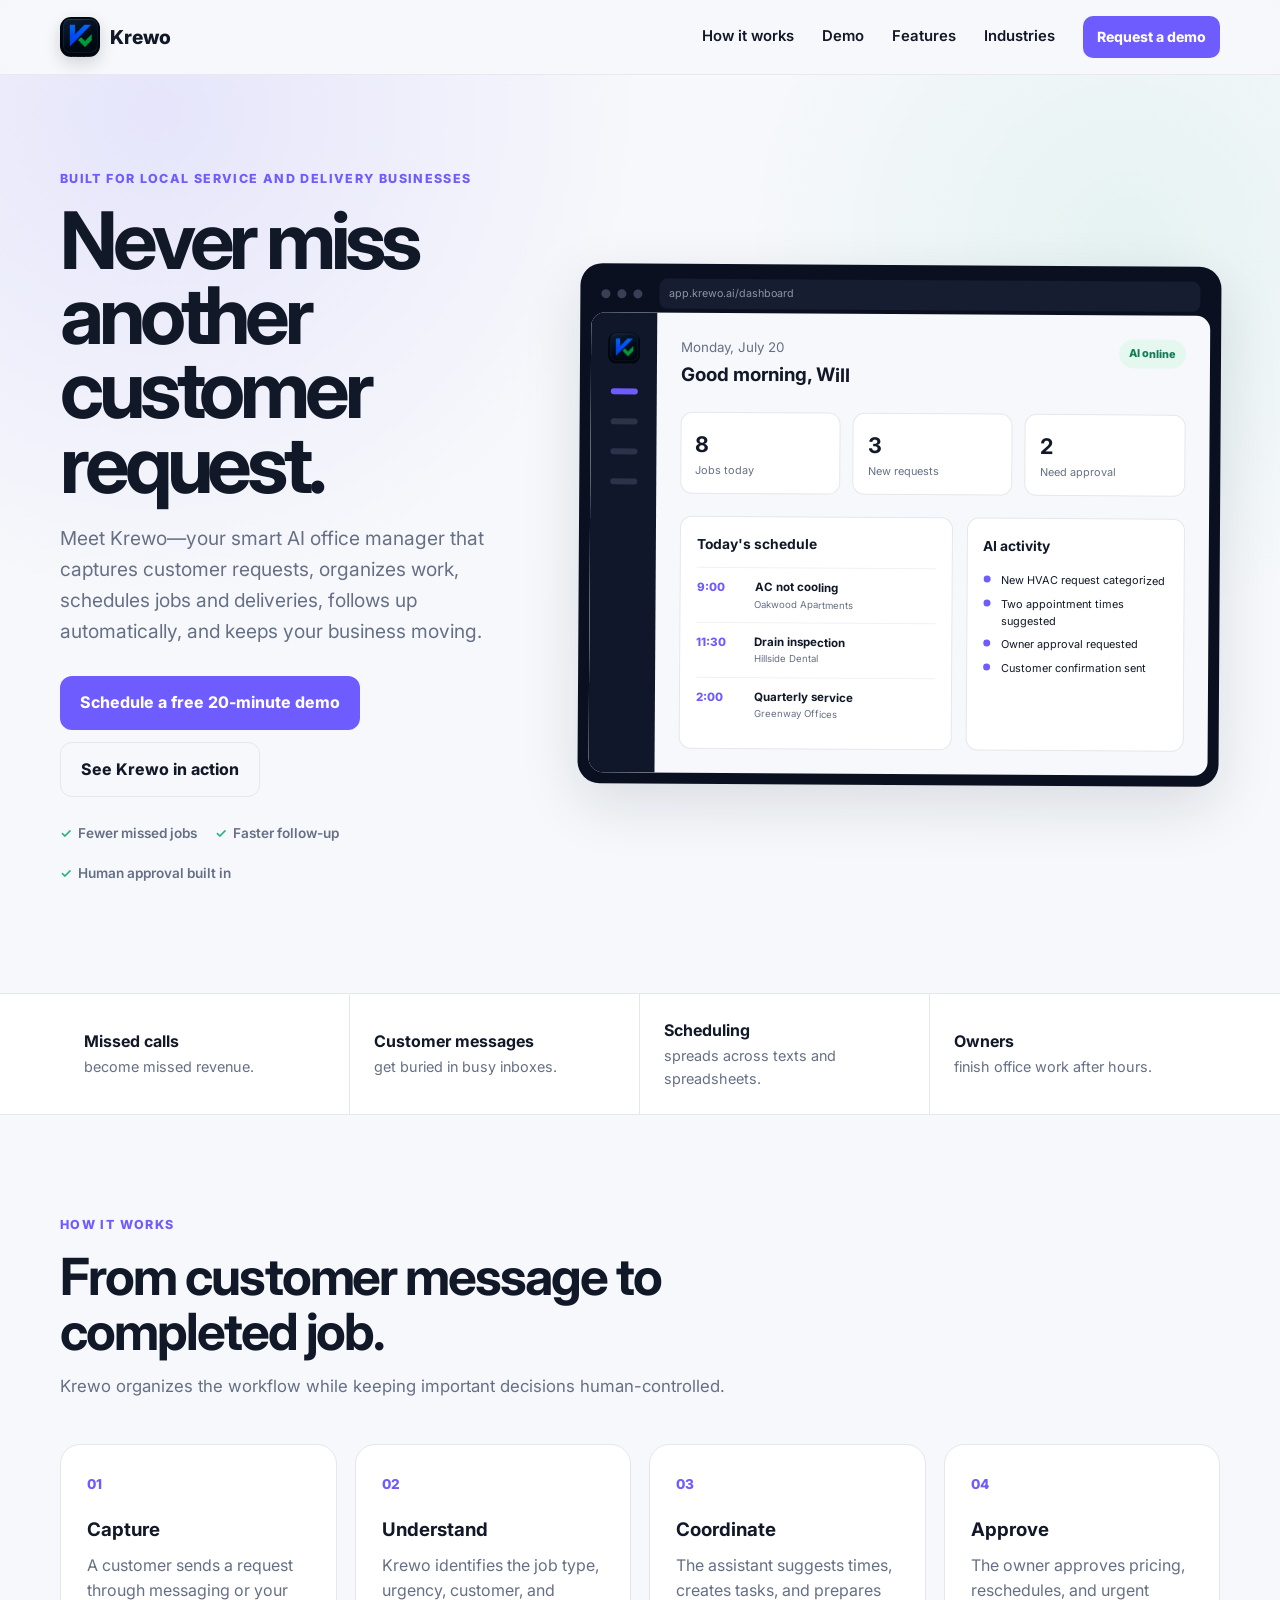
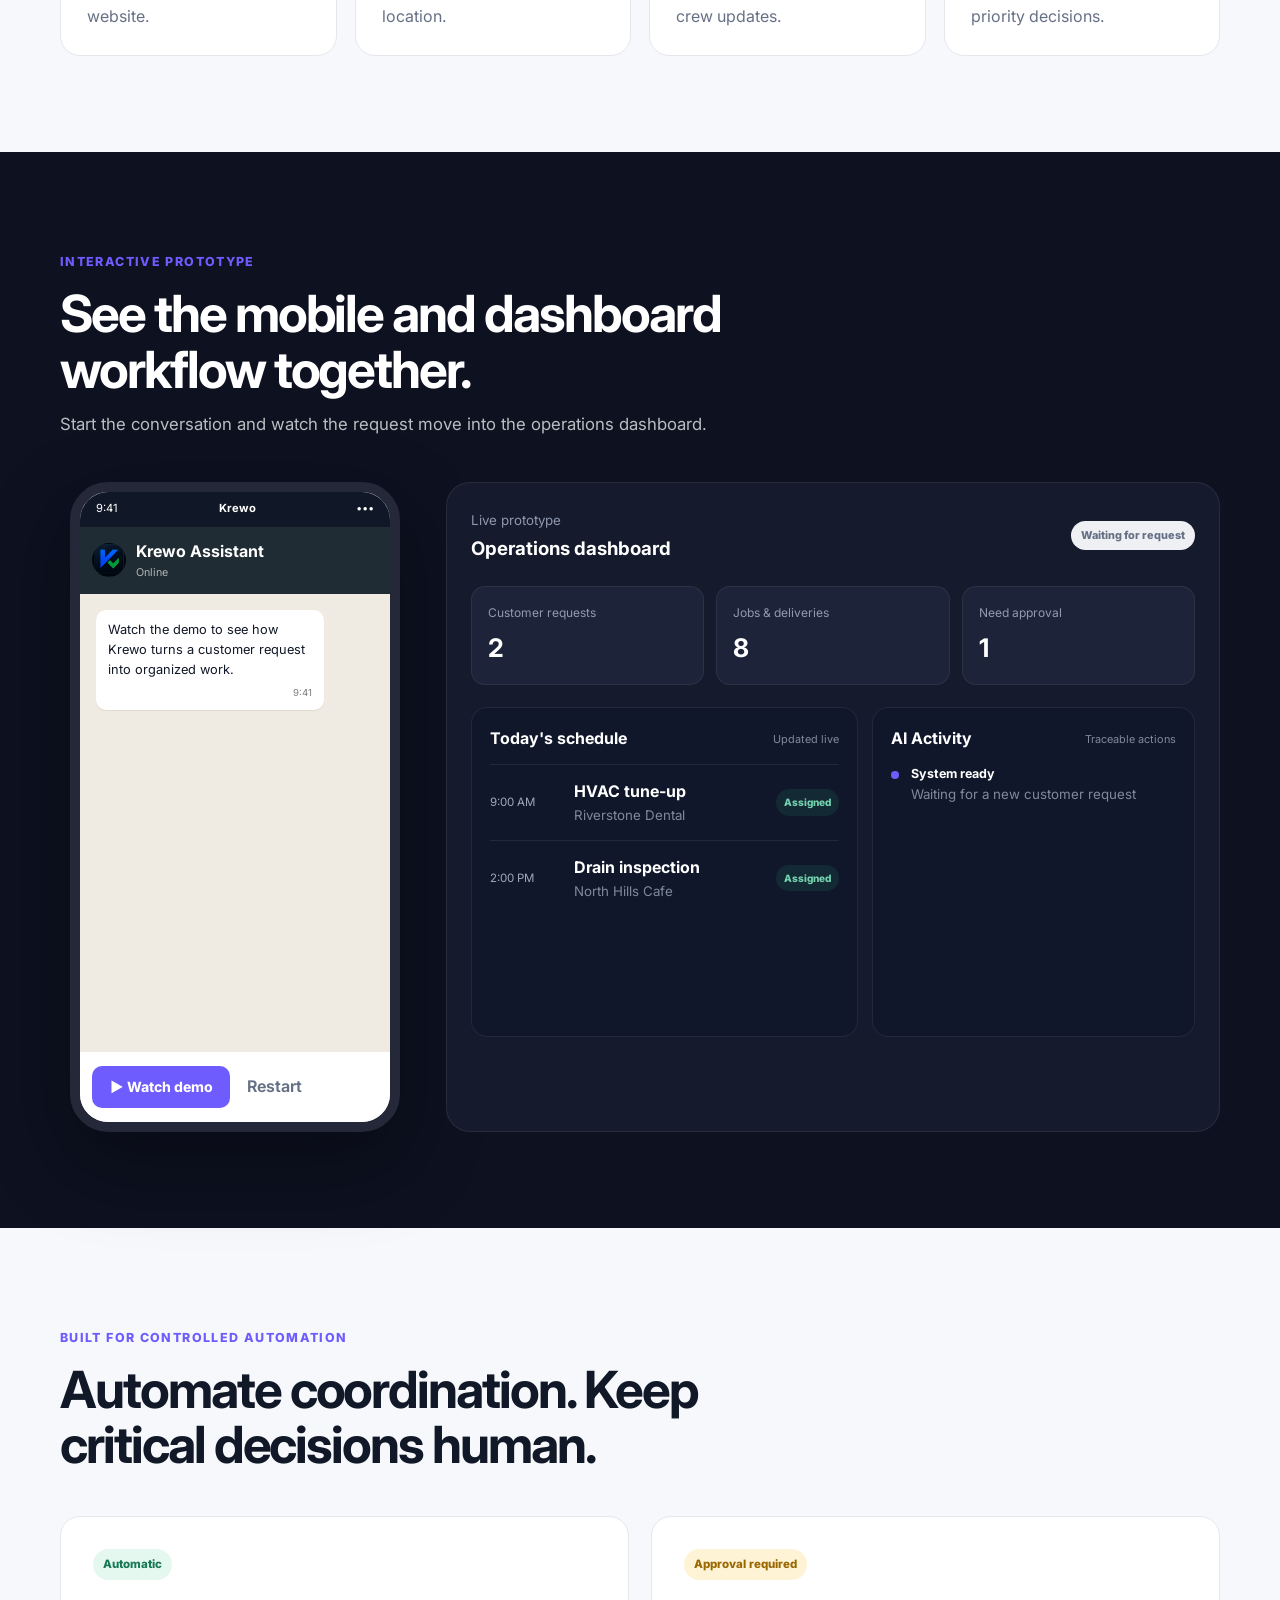
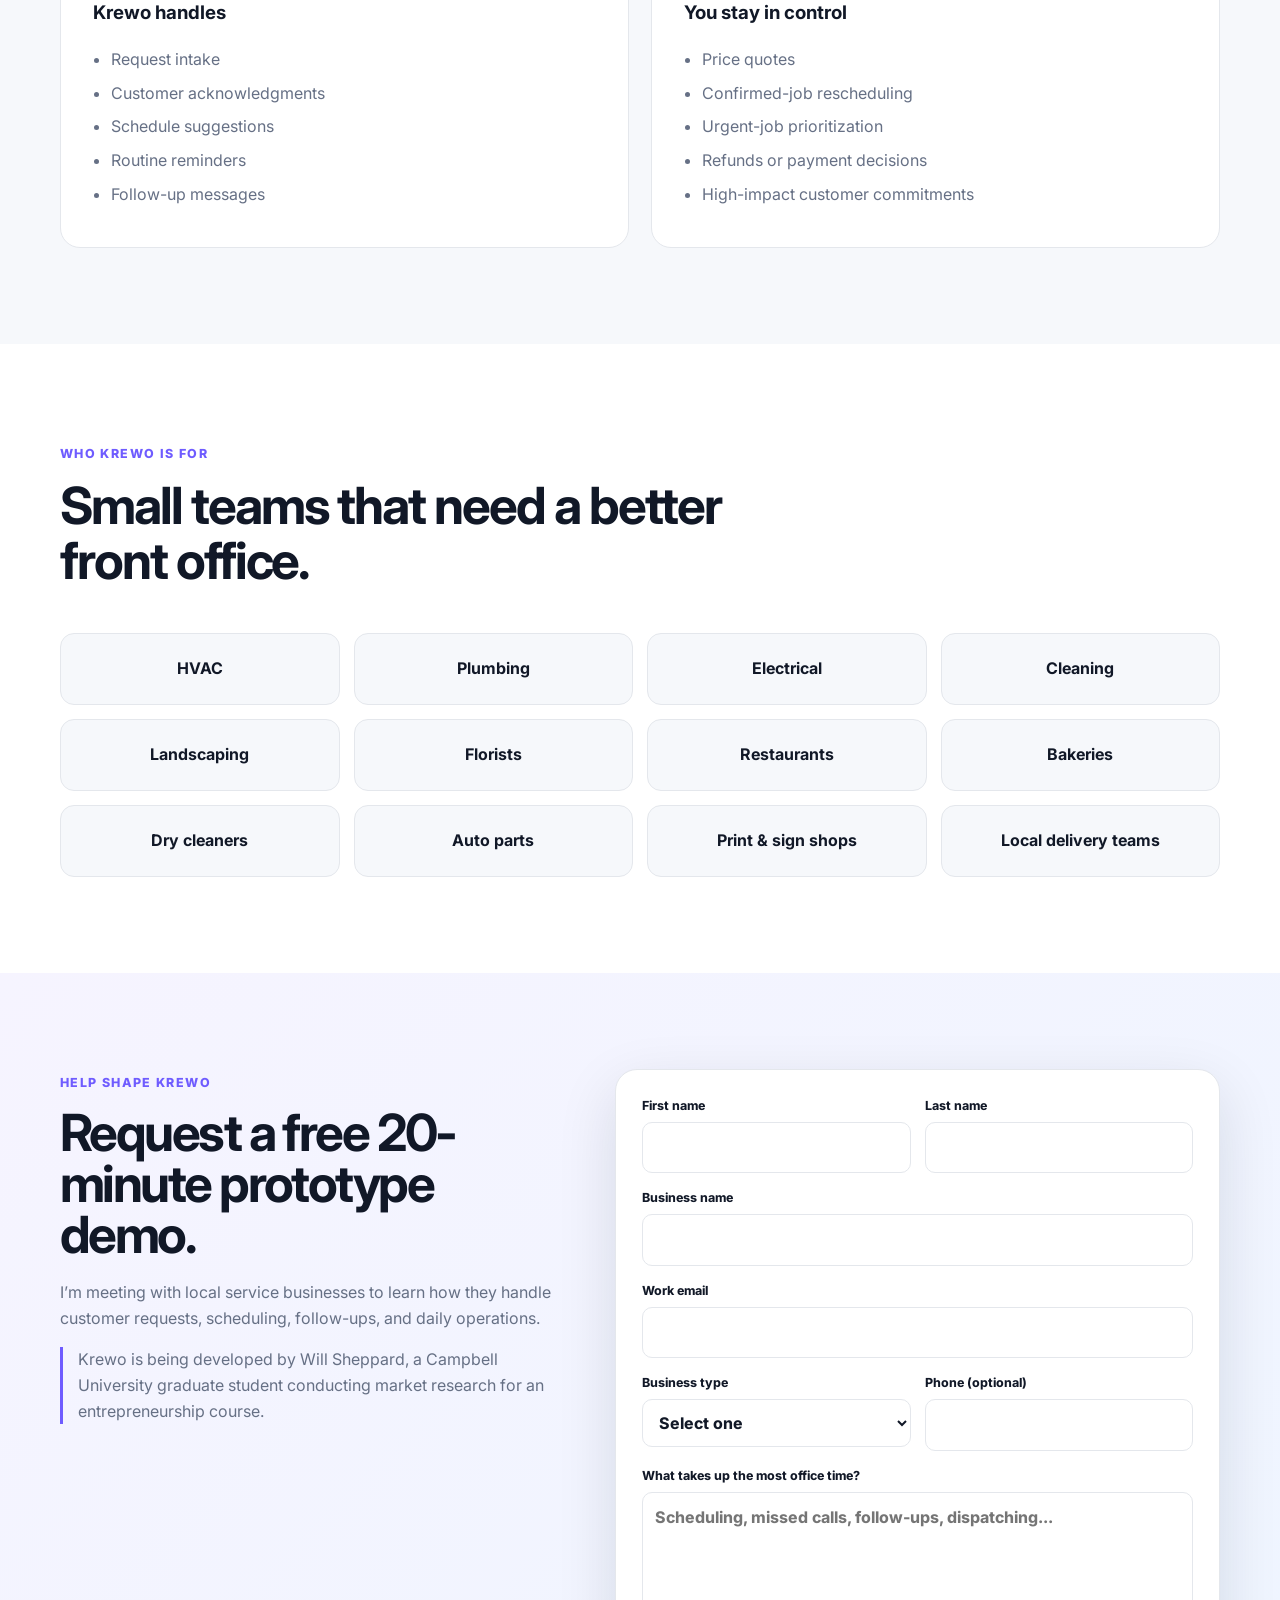
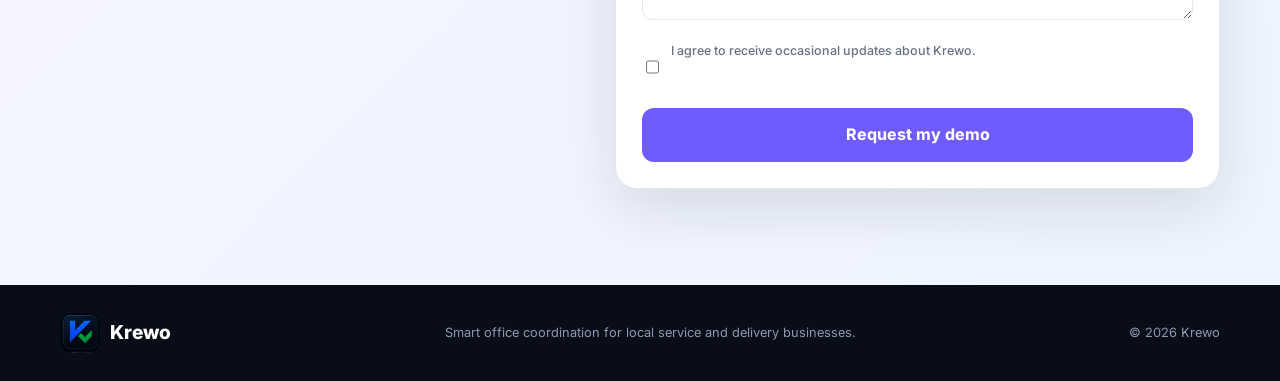
==== commit 27992818: "Polish landing page and improve mobile responsiveness" ====
--- a/index.html
+++ b/index.html
@@ -3,7 +3,7 @@
 <head>
   <meta charset="UTF-8" />
   <meta name="viewport" content="width=device-width, initial-scale=1.0" />
-  <meta name="description" content="Krewo is an AI-powered office manager for field service businesses." />
+  <meta name="description" content="Krewo is a smart AI office manager for local service and delivery businesses, helping teams capture requests, organize work, schedule jobs, and follow up automatically." />
   <title>Krewo | AI-Powered Office Manager</title>
   <link rel="preconnect" href="https://fonts.googleapis.com" />
   <link rel="preconnect" href="https://fonts.gstatic.com" crossorigin />
@@ -14,7 +14,7 @@
   <header class="site-header">
     <div class="container nav-wrap">
       <a class="brand" href="#top" aria-label="Krewo home">
-        <span class="brand-mark">K</span>
+        <img class="brand-logo" src="krewo-logo.png" alt="" width="40" height="40" />
         <span>Krewo</span>
       </a>
 
@@ -34,11 +34,11 @@
     <section class="hero section">
       <div class="container hero-grid">
         <div class="hero-copy">
-          <span class="eyebrow">Built for busy service businesses</span>
-          <h1>Your AI-powered office manager.</h1>
-          <p class="hero-text">Krewo turns customer messages into organized requests, scheduled jobs, follow-ups, and crew updates—without taking control away from the owner.</p>
+          <span class="eyebrow">Built for local service and delivery businesses</span>
+          <h1>Never miss another customer request.</h1>
+          <p class="hero-text">Meet Krewo—your smart AI office manager that captures customer requests, organizes work, schedules jobs and deliveries, follows up automatically, and keeps your business moving.</p>
           <div class="hero-actions">
-            <a class="btn" href="#contact">Request a 20-minute demo</a>
+            <a class="btn" href="#contact">Schedule a free 20-minute demo</a>
             <a class="btn btn-secondary" href="#demo">See Krewo in action</a>
           </div>
           <div class="trust-row" aria-label="Core benefits">
@@ -56,7 +56,7 @@
             </div>
             <div class="mini-dashboard">
               <div class="mini-sidebar">
-                <div class="mini-logo">K</div>
+                <div class="mini-logo"><img src="krewo-logo.png" alt="" /></div>
                 <div class="side-line active"></div>
                 <div class="side-line"></div>
                 <div class="side-line"></div>
@@ -134,11 +134,11 @@
           <div class="phone-wrap">
             <div class="phone">
               <div class="phone-top"><span>9:41</span><strong>Krewo</strong><span>•••</span></div>
-              <div class="chat-header"><div class="avatar">K</div><div><strong>Krewo Assistant</strong><small>Online</small></div></div>
+              <div class="chat-header"><div class="avatar"><img src="krewo-logo.png" alt="" /></div><div><strong>Krewo Assistant</strong><small>Online</small></div></div>
               <div id="chat-window" class="chat-window" aria-live="polite"></div>
               <div class="chat-controls">
-                <button id="start-demo" class="btn btn-small" type="button">Start demo</button>
-                <button id="next-message" class="btn btn-secondary btn-small" type="button" disabled>Next</button>
+                <button id="start-demo" class="btn btn-small demo-play" type="button">▶ Watch demo</button>
+                <button id="next-message" class="btn btn-secondary btn-small visually-hidden" type="button" disabled>Next</button>
                 <button id="restart-demo" class="text-button" type="button">Restart</button>
               </div>
             </div>
@@ -150,9 +150,9 @@
               <span id="dashboard-status" class="status-pill muted">Waiting for request</span>
             </div>
             <div class="dashboard-metrics">
-              <div class="metric"><span>New requests</span><strong id="request-count">2</strong></div>
-              <div class="metric"><span>Jobs today</span><strong>8</strong></div>
-              <div class="metric"><span>Approvals</span><strong id="approval-count">1</strong></div>
+              <div class="metric"><span>Customer requests</span><strong id="request-count">2</strong></div>
+              <div class="metric"><span>Jobs & deliveries</span><strong>8</strong></div>
+              <div class="metric"><span>Need approval</span><strong id="approval-count">1</strong></div>
             </div>
             <div class="dashboard-panels">
               <div class="panel">
@@ -195,7 +195,7 @@
           <h2>Small teams that need a better front office.</h2>
         </div>
         <div class="industry-grid">
-          <span>HVAC</span><span>Plumbing</span><span>Electrical</span><span>Cleaning</span><span>Landscaping</span><span>Pest control</span><span>Property maintenance</span><span>Apartment management</span>
+          <span>HVAC</span><span>Plumbing</span><span>Electrical</span><span>Cleaning</span><span>Landscaping</span><span>Florists</span><span>Restaurants</span><span>Bakeries</span><span>Dry cleaners</span><span>Auto parts</span><span>Print & sign shops</span><span>Local delivery teams</span>
         </div>
       </div>
     </section>
@@ -221,7 +221,7 @@
             <label>Business type
               <select name="business_type" required>
                 <option value="">Select one</option>
-                <option>HVAC</option><option>Plumbing</option><option>Electrical</option><option>Cleaning</option><option>Landscaping</option><option>Pest control</option><option>Property management</option><option>Other</option>
+                <option>HVAC</option><option>Plumbing</option><option>Electrical</option><option>Cleaning</option><option>Landscaping</option><option>Pest control</option><option>Property management</option><option>Restaurant</option><option>Florist</option><option>Bakery / cake shop</option><option>Dry cleaner</option><option>Auto parts</option><option>Print / sign company</option><option>Local delivery business</option><option>Other</option>
               </select>
             </label>
             <label>Phone (optional)<input type="tel" name="phone" autocomplete="tel" /></label>
@@ -242,12 +242,12 @@
 
   <footer class="site-footer">
     <div class="container footer-wrap">
-      <a class="brand" href="#top"><span class="brand-mark">K</span><span>Krewo</span></a>
-      <p>AI-powered office coordination for service businesses.</p>
+      <a class="brand" href="#top"><img class="brand-logo" src="krewo-logo.png" alt="" width="40" height="40" /><span>Krewo</span></a>
+      <p>Smart office coordination for local service and delivery businesses.</p>
       <p>© <span id="year"></span> Krewo</p>
     </div>
   </footer>
 
-  <script src="app.js"></script>
+  <script src="app.js?v=5"></script>
 </body>
-</html>
+</html>
--- a/styles.css
+++ b/styles.css
@@ -191,3 +191,183 @@
   .full-job .tag { grid-column: 2; justify-self: start; }
   .footer-wrap { flex-direction: column; align-items: flex-start; }
 }
+
+/* ==========================================================================\n   KREWO DEMO POLISH — DESKTOP + MOBILE\n   ========================================================================== */
+:root {
+  --header-height: 74px;
+}
+
+body {
+  overflow-x: hidden;
+  -webkit-font-smoothing: antialiased;
+  text-rendering: optimizeLegibility;
+}
+
+button,
+a,
+input,
+select,
+textarea {
+  -webkit-tap-highlight-color: transparent;
+}
+
+.brand-logo {
+  width: 40px;
+  height: 40px;
+  border-radius: 11px;
+  object-fit: cover;
+  flex: 0 0 auto;
+  box-shadow: 0 6px 16px rgba(17, 24, 39, .16);
+}
+
+.nav-wrap { min-height: var(--header-height); }
+.menu-toggle { min-width: 48px; min-height: 48px; border-radius: 12px; }
+.menu-toggle:hover { background: var(--primary-soft); color: var(--primary-dark); }
+
+.hero {
+  padding-top: 90px;
+  padding-bottom: 108px;
+  background:
+    radial-gradient(circle at 12% 4%, rgba(111,92,255,.12), transparent 34%),
+    radial-gradient(circle at 88% 18%, rgba(36,180,126,.08), transparent 28%);
+}
+.hero-grid { grid-template-columns: minmax(0, .9fr) minmax(560px, 1.25fr); gap: 58px; }
+.hero-copy { max-width: 590px; }
+.hero h1 { max-width: 720px; font-size: clamp(3.35rem, 6.2vw, 5.7rem); }
+.hero-text { max-width: 620px; font-size: clamp(1.05rem, 1.5vw, 1.2rem); }
+.hero-actions .btn { min-height: 50px; }
+
+.hero-visual { min-width: 0; }
+.browser-shell { transform: rotate(.35deg); padding: 11px; }
+.browser-address { min-width: 0; overflow: hidden; text-overflow: ellipsis; white-space: nowrap; }
+.mini-logo { overflow: hidden; background: transparent; }
+.mini-logo img { width: 100%; height: 100%; object-fit: cover; }
+
+.problem-grid article { min-height: 106px; display: flex; flex-direction: column; justify-content: center; }
+.step-card { transition: transform .2s ease, box-shadow .2s ease, border-color .2s ease; }
+.step-card:hover { transform: translateY(-4px); box-shadow: 0 18px 44px rgba(17,24,39,.09); border-color: #d6d0ff; }
+
+.demo-grid { grid-template-columns: minmax(300px, 350px) minmax(0, 1fr); }
+.phone { width: 330px; min-height: 650px; }
+.avatar { overflow: hidden; background: transparent; }
+.avatar img { width: 100%; height: 100%; object-fit: cover; }
+.chat-controls { min-height: 70px; }
+.demo-play { min-width: 138px; }
+.text-button { min-height: 44px; padding: 8px 10px; }
+.visually-hidden { position: absolute !important; width: 1px !important; height: 1px !important; padding: 0 !important; margin: -1px !important; overflow: hidden !important; clip: rect(0,0,0,0) !important; white-space: nowrap !important; border: 0 !important; }
+.typing-indicator { display: inline-flex; gap: 4px; align-items: center; min-width: 52px; }
+.typing-indicator i { width: 6px; height: 6px; border-radius: 50%; background: #8c8c8c; animation: typing 1s infinite ease-in-out; }
+.typing-indicator i:nth-child(2) { animation-delay: .15s; }
+.typing-indicator i:nth-child(3) { animation-delay: .3s; }
+@keyframes typing { 0%, 60%, 100% { transform: translateY(0); opacity: .45; } 30% { transform: translateY(-3px); opacity: 1; } }
+
+.dashboard-demo { min-width: 0; }
+.dashboard-header { gap: 18px; }
+.dashboard-header .status-pill { text-align: center; }
+.dashboard-panels { min-width: 0; }
+.panel { min-width: 0; }
+.full-job > div { min-width: 0; }
+.full-job strong, .full-job small { overflow-wrap: anywhere; }
+
+.industry-grid { grid-template-columns: repeat(4, minmax(0, 1fr)); }
+.industry-grid span { display: grid; place-items: center; min-height: 72px; }
+
+.lead-form .btn { width: 100%; min-height: 50px; }
+.lead-form input, .lead-form select, .lead-form textarea { min-height: 46px; font-size: 16px; }
+.lead-form textarea { min-height: 118px; resize: vertical; }
+
+@media (max-width: 1100px) {
+  .hero-grid { grid-template-columns: 1fr; }
+  .hero-copy { max-width: 760px; }
+  .hero-visual { max-width: 880px; width: 100%; margin: 0 auto; }
+}
+
+@media (max-width: 980px) {
+  .primary-nav { top: calc(var(--header-height) - 2px); z-index: 60; }
+  .primary-nav a { min-height: 46px; display: flex; align-items: center; padding-inline: 12px; border-radius: 10px; }
+  .primary-nav a:not(.btn):hover { background: var(--primary-soft); }
+  .demo-grid { gap: 44px; }
+  .phone { min-height: 620px; }
+}
+
+@media (max-width: 680px) {
+  :root { --header-height: 66px; }
+  .container { width: min(100% - 32px, 1160px); }
+  .site-header { backdrop-filter: blur(12px); }
+  .brand { font-size: 1.08rem; }
+  .brand-logo { width: 36px; height: 36px; border-radius: 10px; }
+
+  .section { padding: 64px 0; }
+  .hero { padding-top: 54px; padding-bottom: 72px; }
+  .hero-grid { gap: 38px; }
+  .hero h1 { font-size: clamp(2.65rem, 13vw, 4rem); line-height: .98; letter-spacing: -.055em; }
+  .hero-text { font-size: 1.02rem; line-height: 1.7; }
+  .hero-actions { display: grid; grid-template-columns: 1fr; margin-top: 26px; }
+  .hero-actions .btn { width: 100%; min-height: 52px; }
+  .trust-row { display: grid; grid-template-columns: 1fr; gap: 9px; }
+
+  .browser-shell { margin-inline: -4px; border-radius: 18px; padding: 8px; transform: none; }
+  .browser-bar { height: 34px; padding-inline: 6px; }
+  .browser-address { font-size: .59rem; }
+  .mini-dashboard { grid-template-columns: 42px minmax(0, 1fr); min-height: 330px; }
+  .mini-sidebar { padding: 14px 7px; gap: 17px; }
+  .mini-logo { width: 28px; height: 28px; }
+  .side-line { width: 22px; }
+  .mini-main { padding: 12px; min-width: 0; }
+  .mini-topbar { gap: 8px; }
+  .mini-topbar h3 { font-size: .93rem; }
+  .mini-topbar small { font-size: .6rem; }
+  .status-pill { padding: 5px 7px; font-size: .57rem; flex: 0 0 auto; }
+  .mini-stats { gap: 7px; margin: 14px 0; }
+  .mini-stats div { padding: 10px 7px; min-width: 0; }
+  .mini-stats strong { font-size: 1rem; }
+  .mini-stats small { font-size: .56rem; line-height: 1.25; }
+  .mini-content-grid { grid-template-columns: 1fr; gap: 9px; }
+  .schedule-card, .activity-card { padding: 11px; }
+  .activity-card { display: none; }
+  .job-row { grid-template-columns: 42px minmax(0,1fr); font-size: .64rem; padding: 8px 0; }
+
+  .problem-grid article { min-height: auto; padding: 22px 4px; }
+  .section-heading { margin-bottom: 30px; }
+  .section-heading h2 { font-size: clamp(2rem, 10vw, 3rem); }
+  .step-card, .control-card { padding: 24px 21px; }
+
+  .demo-grid { gap: 36px; }
+  .phone { width: min(100%, 350px); min-height: 600px; border-width: 8px; border-radius: 34px; }
+  .phone-top { height: 32px; }
+  .chat-window { padding: 13px; }
+  .message { font-size: .79rem; max-width: 88%; }
+  .chat-controls { padding: 10px; justify-content: space-between; }
+  .demo-play { flex: 1; min-height: 46px; }
+
+  .dashboard-demo { padding: 16px; border-radius: 20px; }
+  .dashboard-header { align-items: flex-start; flex-direction: column; }
+  .dashboard-metrics { grid-template-columns: repeat(3, minmax(0,1fr)); gap: 8px; }
+  .metric { padding: 12px 9px; min-width: 0; }
+  .metric span { font-size: .64rem; line-height: 1.25; }
+  .metric strong { font-size: 1.25rem; }
+  .panel { padding: 14px; min-height: auto; }
+  .panel-title { align-items: flex-start; }
+  .full-job { grid-template-columns: 52px minmax(0,1fr); gap: 9px; padding: 12px 0; }
+
+  .industry-grid { grid-template-columns: repeat(2, minmax(0,1fr)); gap: 10px; }
+  .industry-grid span { min-height: 62px; padding: 12px 8px; font-size: .88rem; }
+
+  .contact-grid { gap: 34px; }
+  .lead-form { padding: 20px 16px; border-radius: 18px; }
+  .footer-wrap { align-items: center; text-align: center; }
+}
+
+@media (max-width: 390px) {
+  .container { width: min(100% - 24px, 1160px); }
+  .hero h1 { font-size: 2.55rem; }
+  .mini-dashboard { grid-template-columns: 38px minmax(0,1fr); }
+  .mini-stats { grid-template-columns: repeat(3, minmax(0,1fr)); }
+  .dashboard-metrics { grid-template-columns: 1fr; }
+  .industry-grid { grid-template-columns: 1fr 1fr; }
+}
+
+@media (prefers-reduced-motion: reduce) {
+  html { scroll-behavior: auto; }
+  *, *::before, *::after { animation-duration: .01ms !important; animation-iteration-count: 1 !important; transition-duration: .01ms !important; }
+}
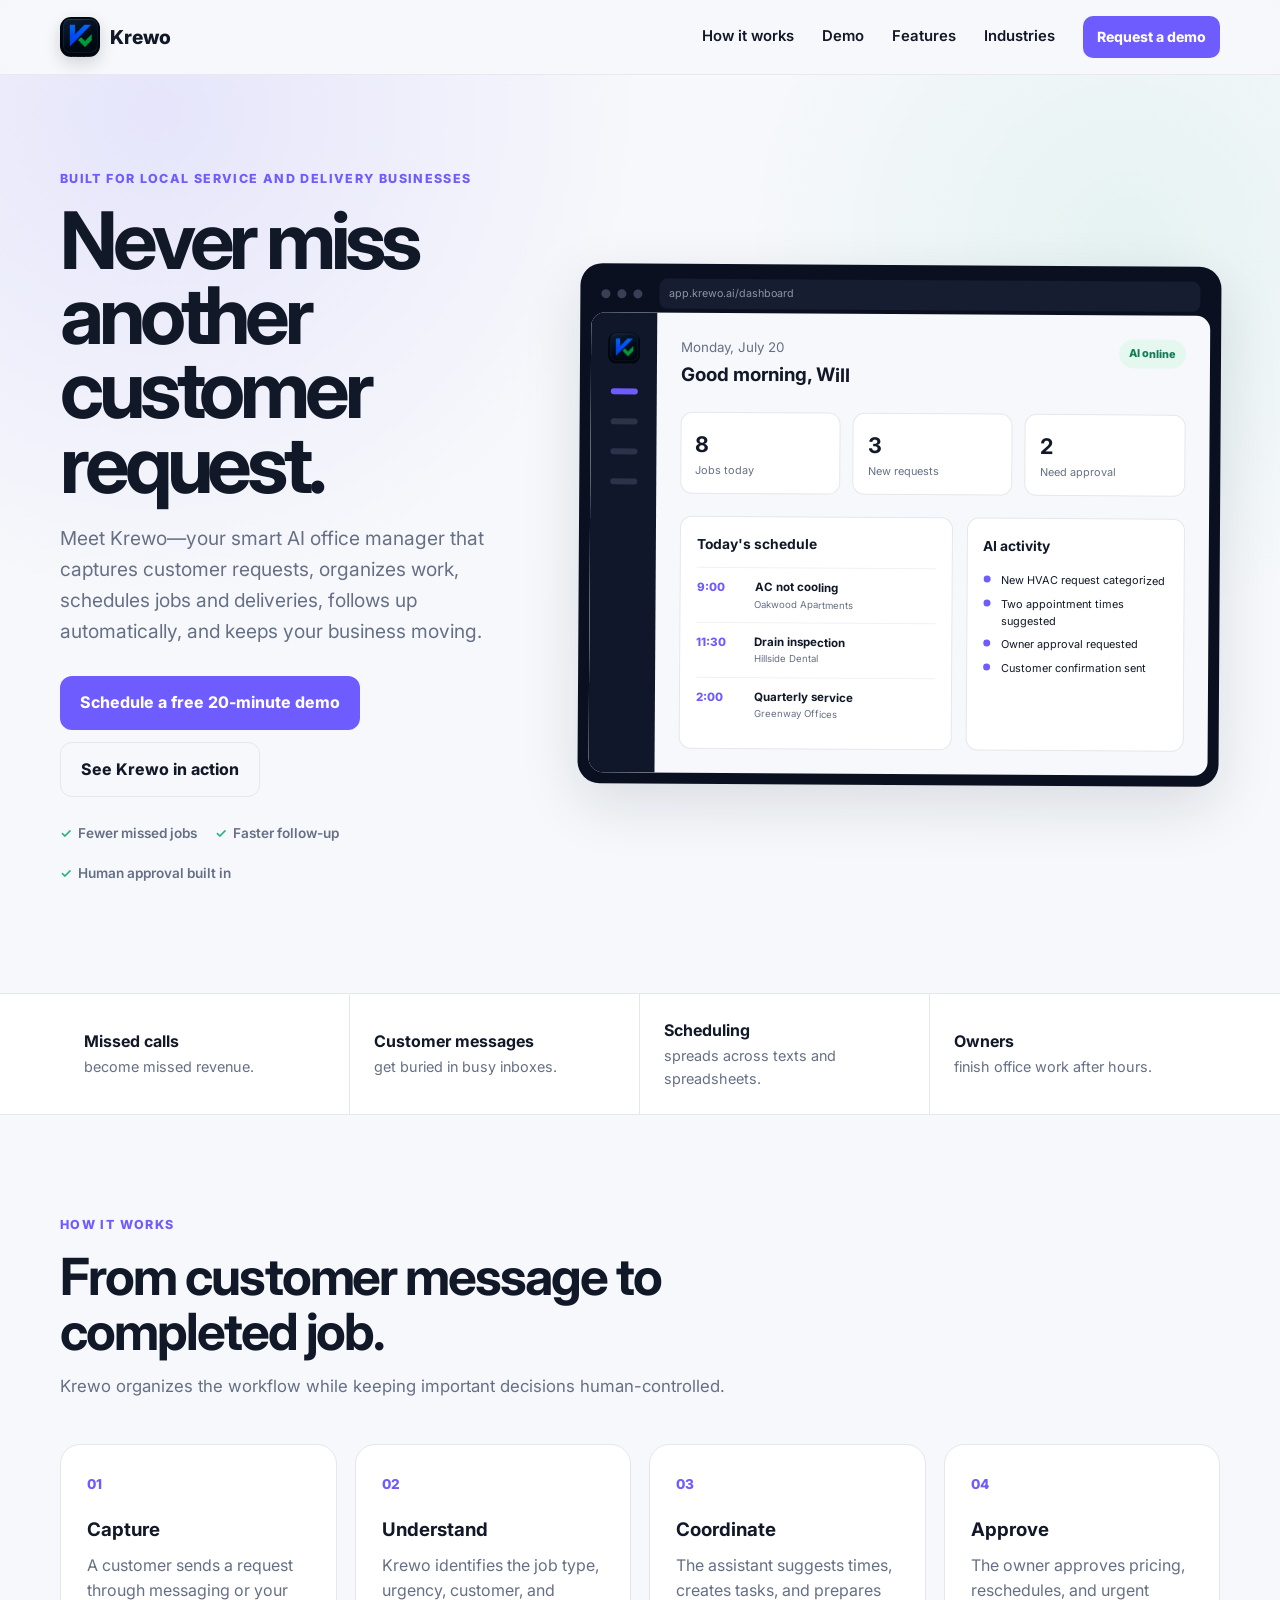
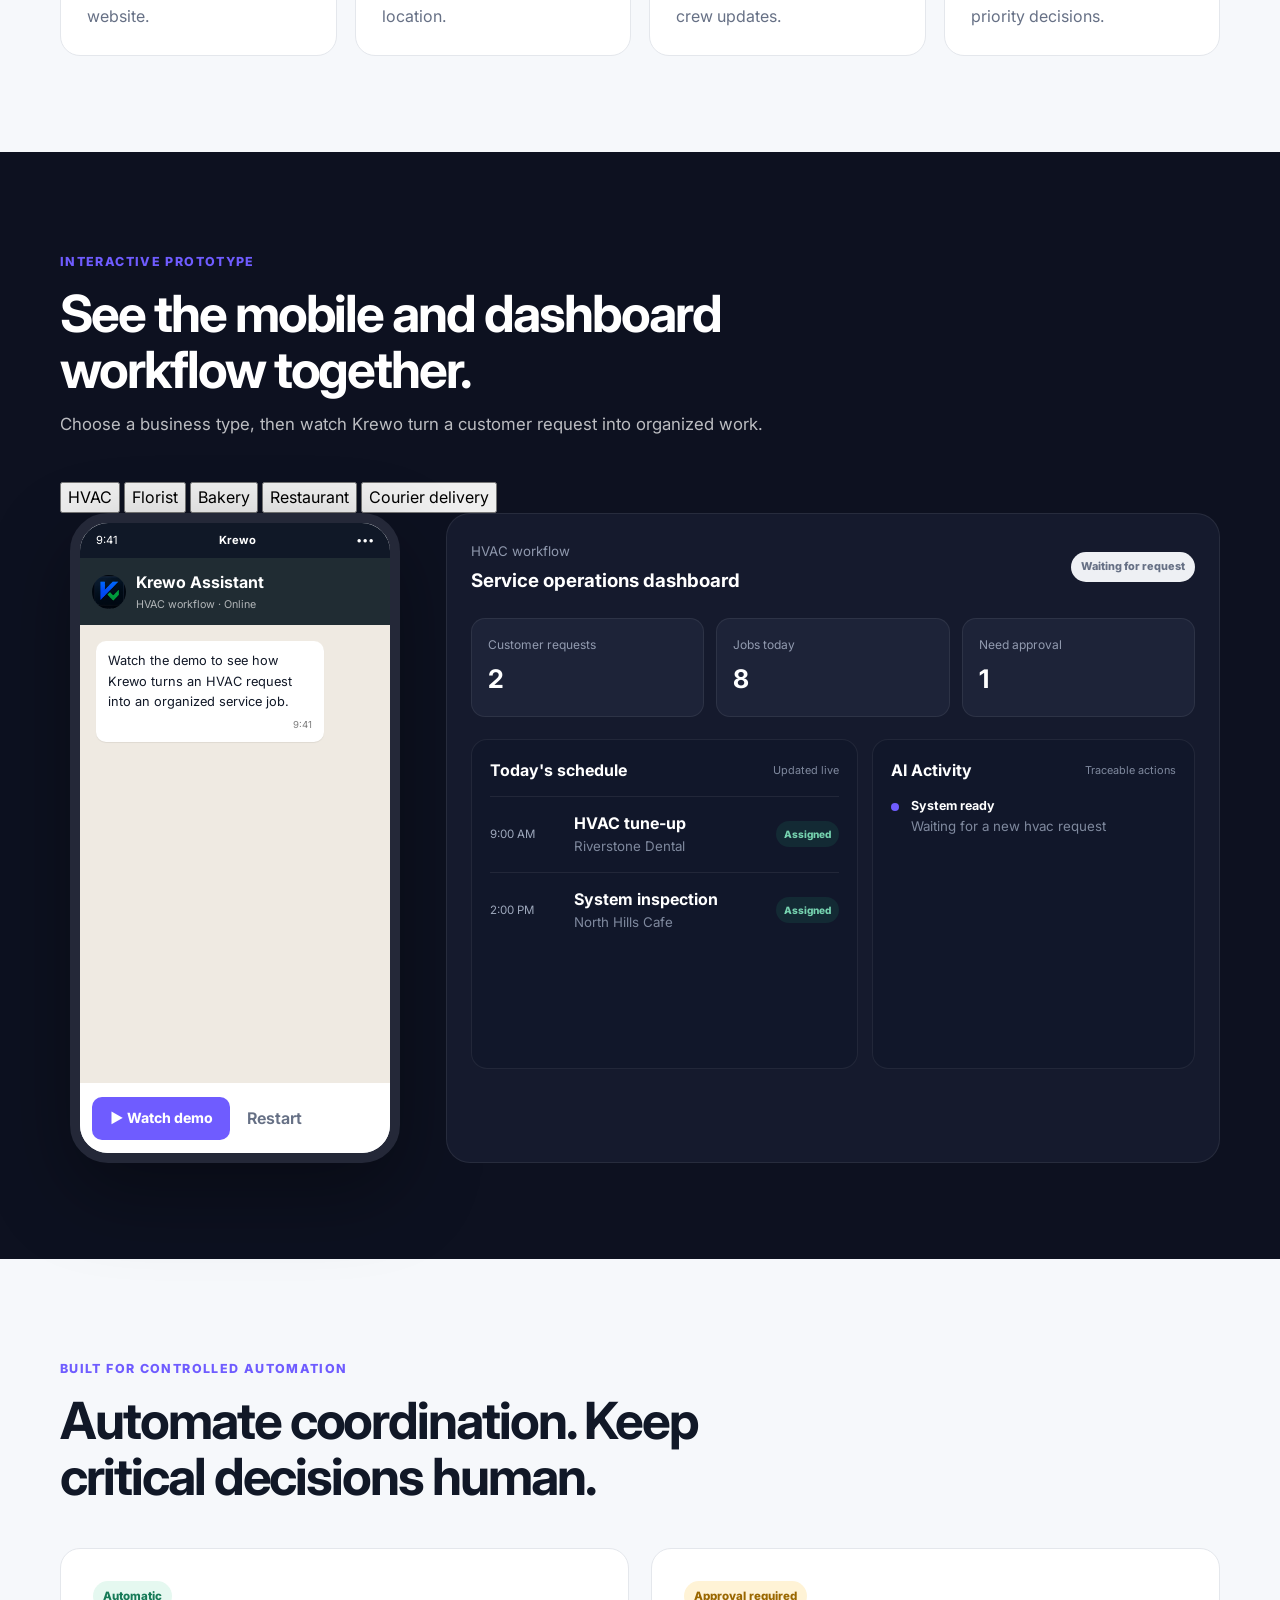
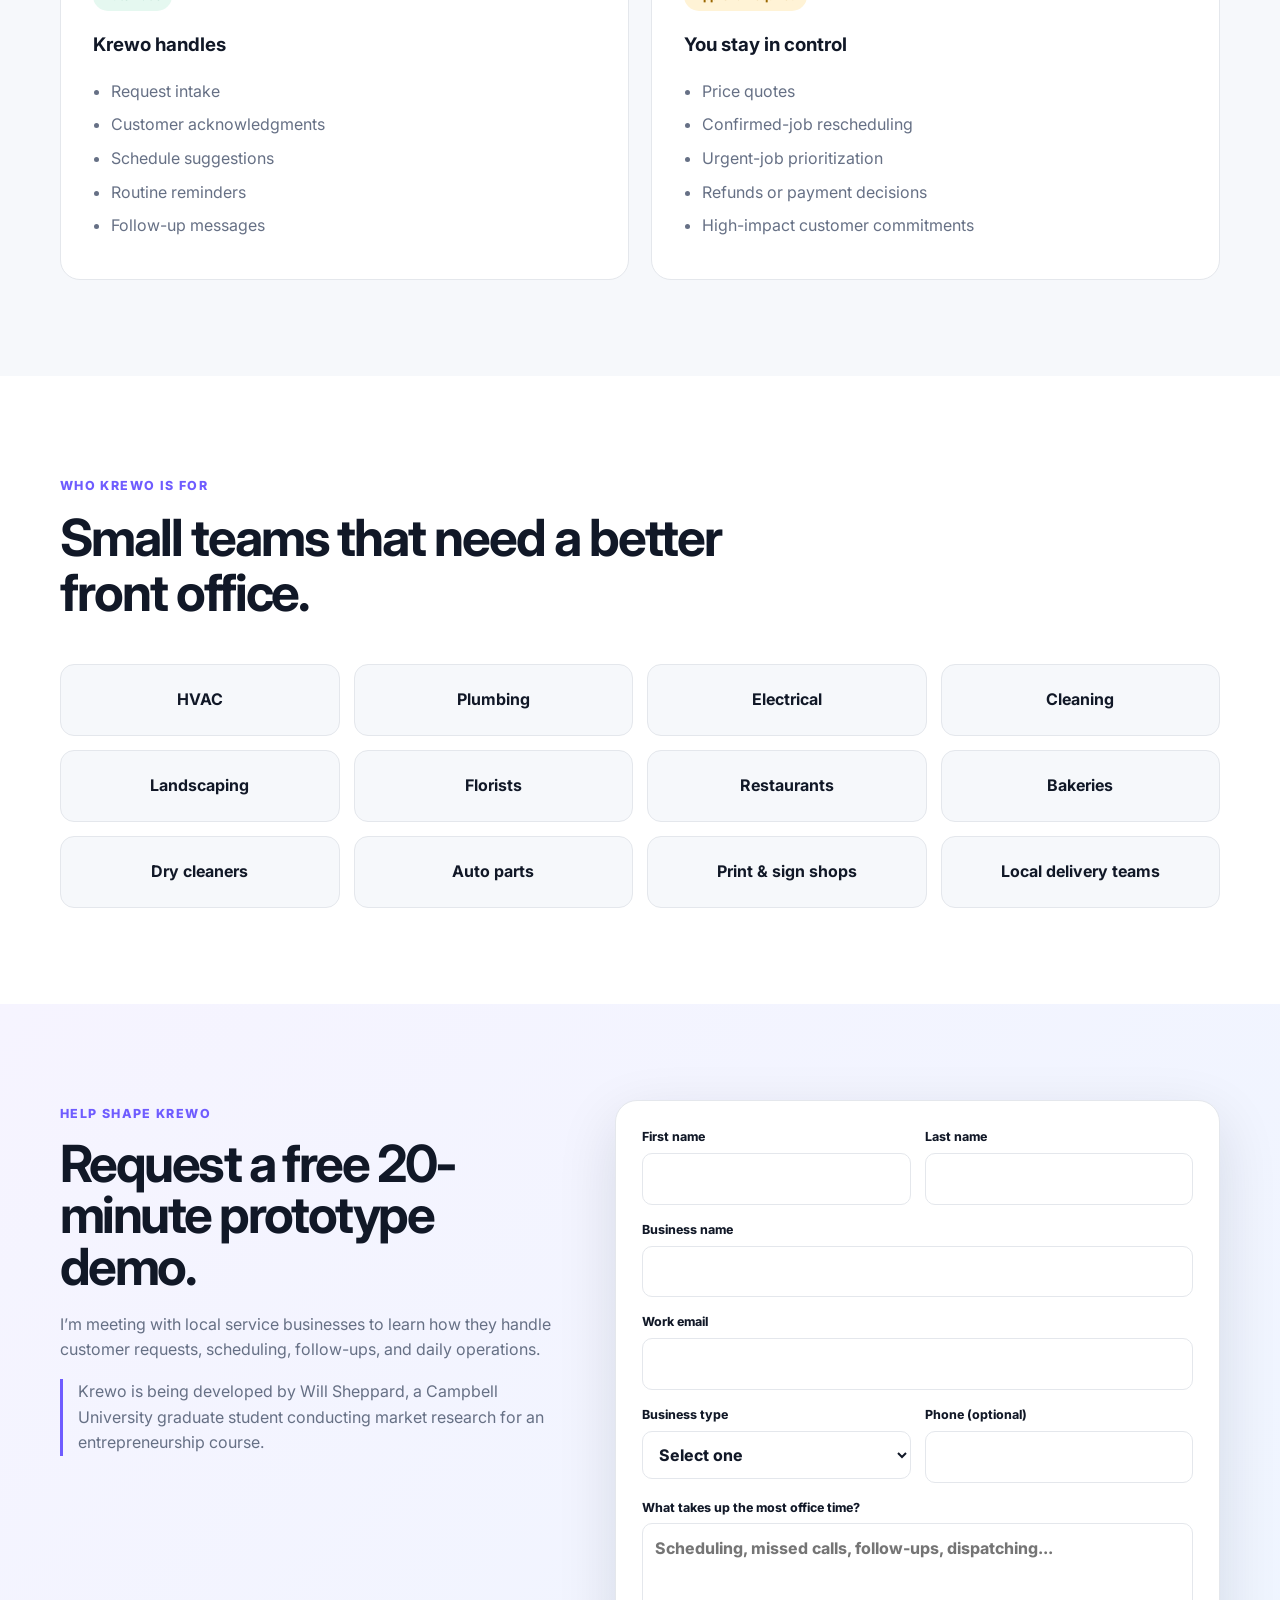
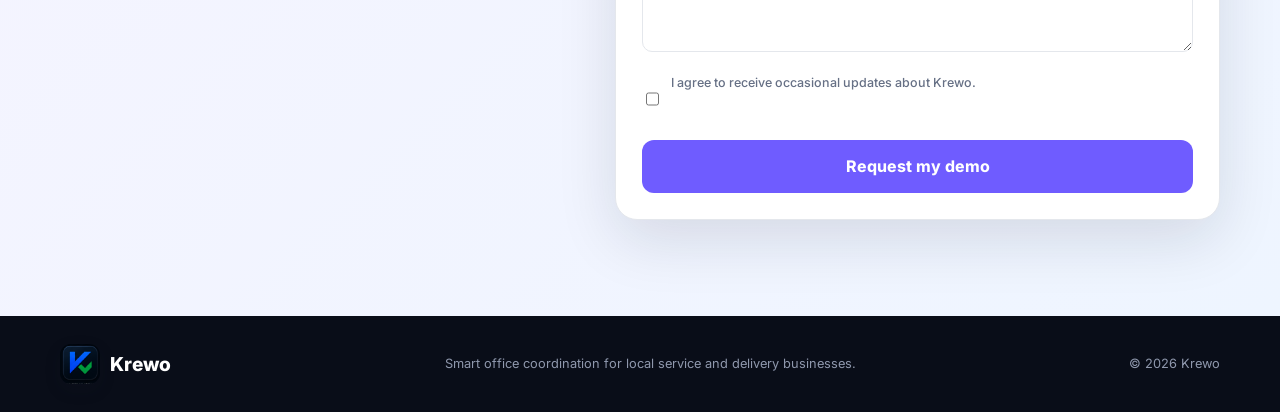
==== commit d973938f: "Add interchangeable industry demos for Krewo v0.2" ====
--- a/index.html
+++ b/index.html
@@ -127,14 +127,22 @@
         <div class="section-heading light">
           <span class="eyebrow">Interactive prototype</span>
           <h2>See the mobile and dashboard workflow together.</h2>
-          <p>Start the conversation and watch the request move into the operations dashboard.</p>
+          <p>Choose a business type, then watch Krewo turn a customer request into organized work.</p>
+        </div>
+
+        <div class="industry-demo-switcher" role="group" aria-label="Choose a business demo">
+          <button class="industry-demo-button active" type="button" data-industry="hvac" aria-pressed="true">HVAC</button>
+          <button class="industry-demo-button" type="button" data-industry="florist" aria-pressed="false">Florist</button>
+          <button class="industry-demo-button" type="button" data-industry="bakery" aria-pressed="false">Bakery</button>
+          <button class="industry-demo-button" type="button" data-industry="restaurant" aria-pressed="false">Restaurant</button>
+          <button class="industry-demo-button" type="button" data-industry="courier" aria-pressed="false">Courier delivery</button>
         </div>
 
         <div class="demo-grid">
           <div class="phone-wrap">
             <div class="phone">
               <div class="phone-top"><span>9:41</span><strong>Krewo</strong><span>•••</span></div>
-              <div class="chat-header"><div class="avatar"><img src="krewo-logo.png" alt="" /></div><div><strong>Krewo Assistant</strong><small>Online</small></div></div>
+              <div class="chat-header"><div class="avatar"><img src="krewo-logo.png" alt="" /></div><div><strong id="assistant-name">Krewo Assistant</strong><small id="assistant-status">HVAC workflow · Online</small></div></div>
               <div id="chat-window" class="chat-window" aria-live="polite"></div>
               <div class="chat-controls">
                 <button id="start-demo" class="btn btn-small demo-play" type="button">▶ Watch demo</button>
@@ -146,21 +154,21 @@
 
           <div class="dashboard-demo">
             <div class="dashboard-header">
-              <div><small>Live prototype</small><h3>Operations dashboard</h3></div>
+              <div><small id="dashboard-industry-label">HVAC workflow</small><h3 id="dashboard-title">Service operations dashboard</h3></div>
               <span id="dashboard-status" class="status-pill muted">Waiting for request</span>
             </div>
             <div class="dashboard-metrics">
-              <div class="metric"><span>Customer requests</span><strong id="request-count">2</strong></div>
-              <div class="metric"><span>Jobs & deliveries</span><strong>8</strong></div>
-              <div class="metric"><span>Need approval</span><strong id="approval-count">1</strong></div>
+              <div class="metric"><span id="metric-one-label">Customer requests</span><strong id="request-count">2</strong></div>
+              <div class="metric"><span id="metric-two-label">Jobs today</span><strong id="work-count">8</strong></div>
+              <div class="metric"><span id="metric-three-label">Need approval</span><strong id="approval-count">1</strong></div>
             </div>
             <div class="dashboard-panels">
               <div class="panel">
                 <div class="panel-title"><h4>Today's schedule</h4><span>Updated live</span></div>
                 <div class="schedule-list">
-                  <div class="full-job"><span class="time">9:00 AM</span><div><strong>HVAC tune-up</strong><small>Riverstone Dental</small></div><span class="tag">Assigned</span></div>
-                  <div id="new-job" class="full-job hidden"><span class="time">11:30 AM</span><div><strong>AC not cooling</strong><small>Oakwood Apartments · Unit 214</small></div><span id="job-tag" class="tag warning">Pending</span></div>
-                  <div class="full-job"><span class="time">2:00 PM</span><div><strong>Drain inspection</strong><small>North Hills Cafe</small></div><span class="tag">Assigned</span></div>
+                  <div class="full-job"><span id="job-one-time" class="time">9:00 AM</span><div><strong id="job-one-title">HVAC tune-up</strong><small id="job-one-customer">Riverstone Dental</small></div><span id="job-one-tag" class="tag">Assigned</span></div>
+                  <div id="new-job" class="full-job hidden"><span id="new-job-time" class="time">11:30 AM</span><div><strong id="new-job-title">AC not cooling</strong><small id="new-job-customer">Oakwood Apartments · Unit 214</small></div><span id="job-tag" class="tag warning">Pending</span></div>
+                  <div class="full-job"><span id="job-three-time" class="time">2:00 PM</span><div><strong id="job-three-title">Drain inspection</strong><small id="job-three-customer">North Hills Cafe</small></div><span id="job-three-tag" class="tag">Assigned</span></div>
                 </div>
               </div>
               <div class="panel">
@@ -248,6 +256,6 @@
     </div>
   </footer>
 
-  <script src="app.js?v=5"></script>
+  <script src="app.js?v=6"></script>
 </body>
 </html>
